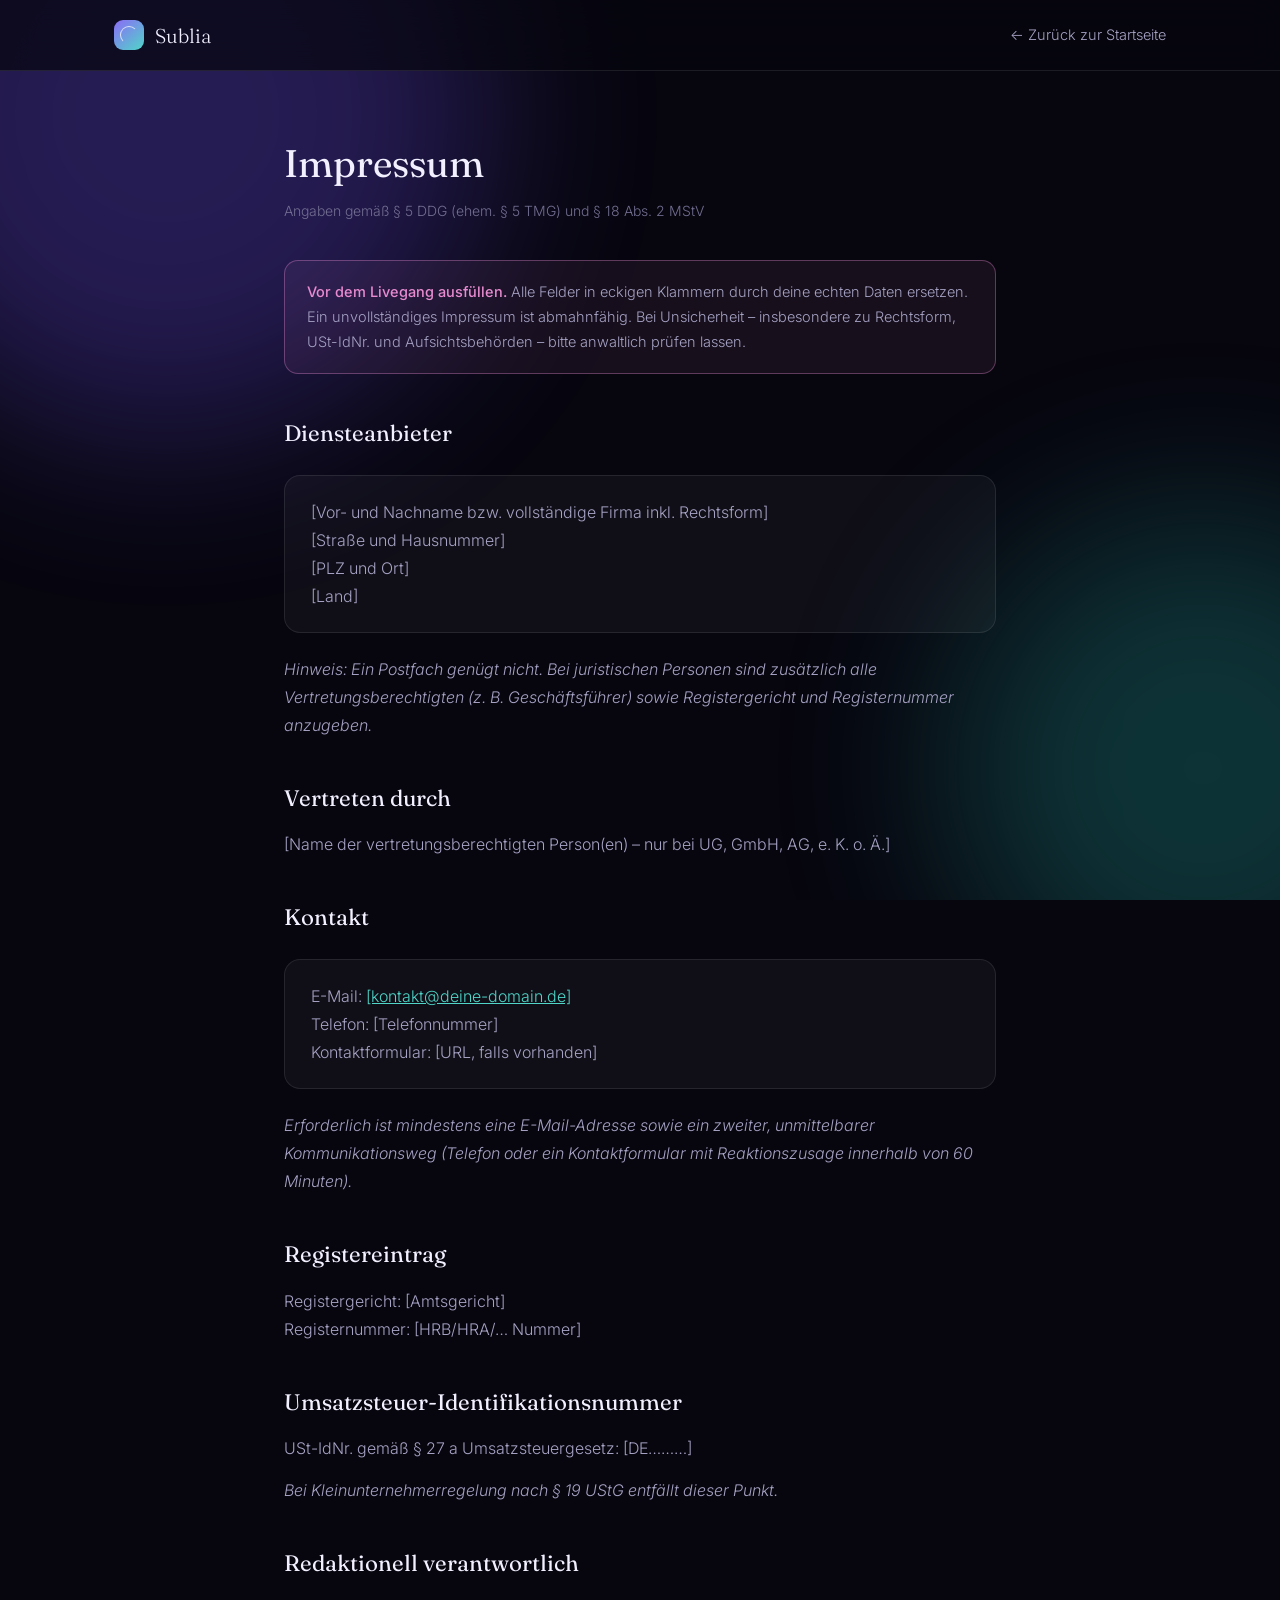
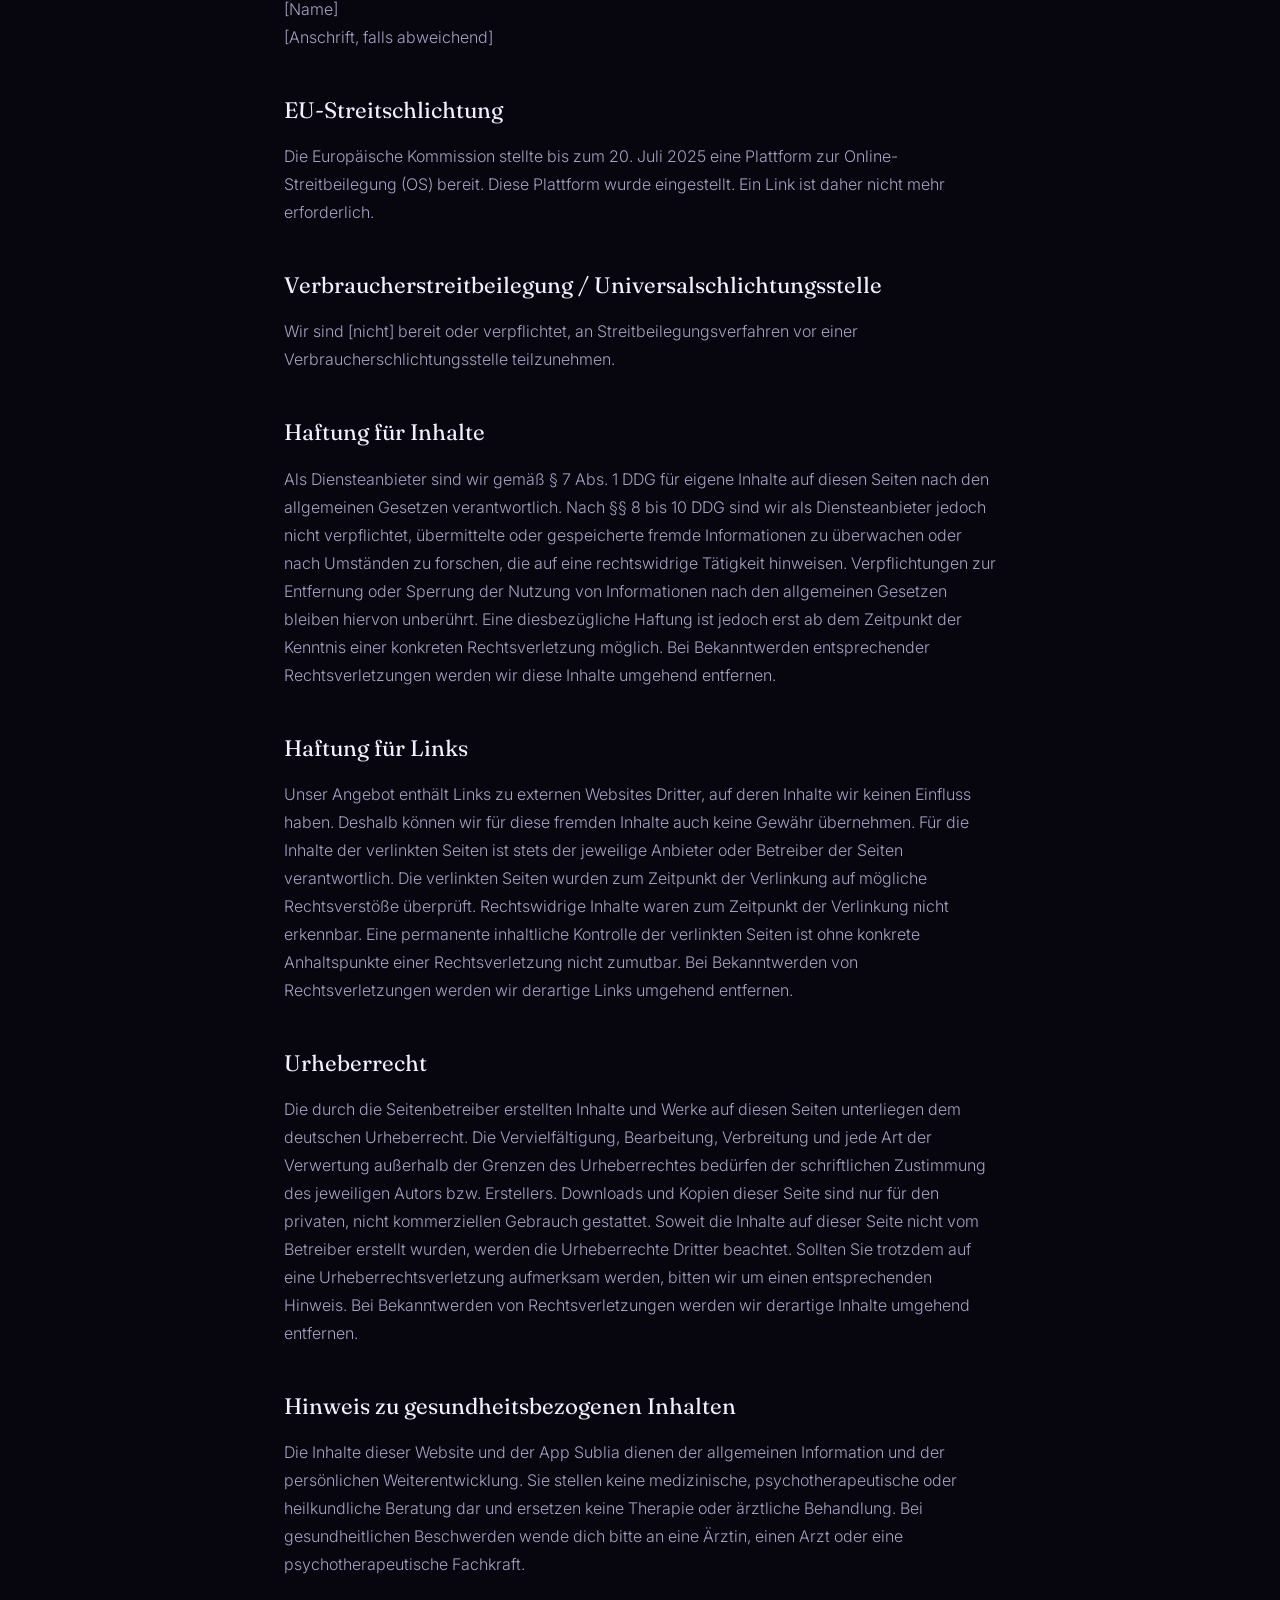
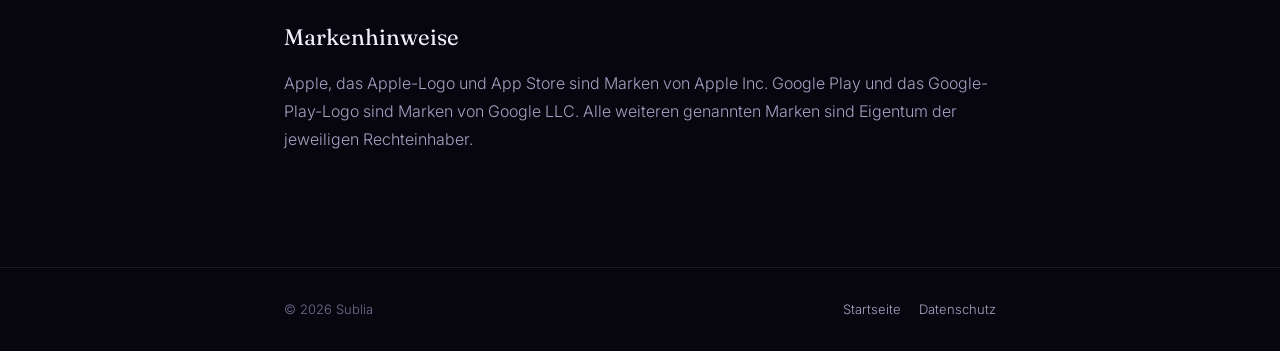
==== impressum.html @ 6ee98379 "Add files via upload" ====
<!DOCTYPE html>
<html lang="de">
<head>
<meta charset="utf-8">
<meta name="viewport" content="width=device-width, initial-scale=1">
<title>Impressum – Sublia</title>
<meta name="robots" content="noindex">
<link rel="preconnect" href="https://fonts.googleapis.com">
<link rel="preconnect" href="https://fonts.gstatic.com" crossorigin>
<link href="https://fonts.googleapis.com/css2?family=Inter:wght@300;400;500&family=Fraunces:opsz,wght@9..144,400&display=swap" rel="stylesheet">
<link rel="stylesheet" href="legal.css">
</head>
<body>
<div class="aurora"><span class="a1"></span><span class="a2"></span></div>

<header>
  <div class="nav">
    <a class="logo" href="index.html"><span class="mark"></span>Sublia</a>
    <a class="back" href="index.html">← Zurück zur Startseite</a>
  </div>
</header>

<main>
<div class="wrap">
  <h1>Impressum</h1>
  <p class="updated">Angaben gemäß § 5 DDG (ehem. § 5 TMG) und § 18 Abs. 2 MStV</p>

  <div class="todo">
    <strong>Vor dem Livegang ausfüllen.</strong> Alle Felder in eckigen Klammern durch deine echten Daten ersetzen. Ein unvollständiges Impressum ist abmahnfähig. Bei Unsicherheit – insbesondere zu Rechtsform, USt-IdNr. und Aufsichtsbehörden – bitte anwaltlich prüfen lassen.
  </div>

  <h2>Diensteanbieter</h2>
  <div class="box">
    <p>
      [Vor- und Nachname bzw. vollständige Firma inkl. Rechtsform]<br>
      [Straße und Hausnummer]<br>
      [PLZ und Ort]<br>
      [Land]
    </p>
  </div>
  <p><em>Hinweis: Ein Postfach genügt nicht. Bei juristischen Personen sind zusätzlich alle Vertretungsberechtigten (z.&nbsp;B. Geschäftsführer) sowie Registergericht und Registernummer anzugeben.</em></p>

  <h2>Vertreten durch</h2>
  <p>[Name der vertretungsberechtigten Person(en) – nur bei UG, GmbH, AG, e.&nbsp;K. o.&nbsp;Ä.]</p>

  <h2>Kontakt</h2>
  <div class="box">
    <p>
      E-Mail: <a href="mailto:[kontakt@deine-domain.de]">[kontakt@deine-domain.de]</a><br>
      Telefon: [Telefonnummer]<br>
      Kontaktformular: [URL, falls vorhanden]
    </p>
  </div>
  <p><em>Erforderlich ist mindestens eine E-Mail-Adresse sowie ein zweiter, unmittelbarer Kommunikationsweg (Telefon oder ein Kontaktformular mit Reaktionszusage innerhalb von 60 Minuten).</em></p>

  <h2>Registereintrag</h2>
  <p>
    Registergericht: [Amtsgericht]<br>
    Registernummer: [HRB/HRA/… Nummer]
  </p>

  <h2>Umsatzsteuer-Identifikationsnummer</h2>
  <p>USt-IdNr. gemäß § 27&nbsp;a Umsatzsteuergesetz: [DE………]</p>
  <p><em>Bei Kleinunternehmerregelung nach § 19 UStG entfällt dieser Punkt.</em></p>

  <h2>Redaktionell verantwortlich</h2>
  <p>[Name]<br>[Anschrift, falls abweichend]</p>

  <h2>EU-Streitschlichtung</h2>
  <p>Die Europäische Kommission stellte bis zum 20.&nbsp;Juli 2025 eine Plattform zur Online-Streitbeilegung (OS) bereit. Diese Plattform wurde eingestellt. Ein Link ist daher nicht mehr erforderlich.</p>

  <h2>Verbraucherstreitbeilegung / Universalschlichtungsstelle</h2>
  <p>Wir sind [nicht] bereit oder verpflichtet, an Streitbeilegungsverfahren vor einer Verbraucherschlichtungsstelle teilzunehmen.</p>

  <h2>Haftung für Inhalte</h2>
  <p>Als Diensteanbieter sind wir gemäß § 7 Abs. 1 DDG für eigene Inhalte auf diesen Seiten nach den allgemeinen Gesetzen verantwortlich. Nach §§ 8 bis 10 DDG sind wir als Diensteanbieter jedoch nicht verpflichtet, übermittelte oder gespeicherte fremde Informationen zu überwachen oder nach Umständen zu forschen, die auf eine rechtswidrige Tätigkeit hinweisen. Verpflichtungen zur Entfernung oder Sperrung der Nutzung von Informationen nach den allgemeinen Gesetzen bleiben hiervon unberührt. Eine diesbezügliche Haftung ist jedoch erst ab dem Zeitpunkt der Kenntnis einer konkreten Rechtsverletzung möglich. Bei Bekanntwerden entsprechender Rechtsverletzungen werden wir diese Inhalte umgehend entfernen.</p>

  <h2>Haftung für Links</h2>
  <p>Unser Angebot enthält Links zu externen Websites Dritter, auf deren Inhalte wir keinen Einfluss haben. Deshalb können wir für diese fremden Inhalte auch keine Gewähr übernehmen. Für die Inhalte der verlinkten Seiten ist stets der jeweilige Anbieter oder Betreiber der Seiten verantwortlich. Die verlinkten Seiten wurden zum Zeitpunkt der Verlinkung auf mögliche Rechtsverstöße überprüft. Rechtswidrige Inhalte waren zum Zeitpunkt der Verlinkung nicht erkennbar. Eine permanente inhaltliche Kontrolle der verlinkten Seiten ist ohne konkrete Anhaltspunkte einer Rechtsverletzung nicht zumutbar. Bei Bekanntwerden von Rechtsverletzungen werden wir derartige Links umgehend entfernen.</p>

  <h2>Urheberrecht</h2>
  <p>Die durch die Seitenbetreiber erstellten Inhalte und Werke auf diesen Seiten unterliegen dem deutschen Urheberrecht. Die Vervielfältigung, Bearbeitung, Verbreitung und jede Art der Verwertung außerhalb der Grenzen des Urheberrechtes bedürfen der schriftlichen Zustimmung des jeweiligen Autors bzw. Erstellers. Downloads und Kopien dieser Seite sind nur für den privaten, nicht kommerziellen Gebrauch gestattet. Soweit die Inhalte auf dieser Seite nicht vom Betreiber erstellt wurden, werden die Urheberrechte Dritter beachtet. Sollten Sie trotzdem auf eine Urheberrechtsverletzung aufmerksam werden, bitten wir um einen entsprechenden Hinweis. Bei Bekanntwerden von Rechtsverletzungen werden wir derartige Inhalte umgehend entfernen.</p>

  <h2>Hinweis zu gesundheitsbezogenen Inhalten</h2>
  <p>Die Inhalte dieser Website und der App Sublia dienen der allgemeinen Information und der persönlichen Weiterentwicklung. Sie stellen keine medizinische, psychotherapeutische oder heilkundliche Beratung dar und ersetzen keine Therapie oder ärztliche Behandlung. Bei gesundheitlichen Beschwerden wende dich bitte an eine Ärztin, einen Arzt oder eine psychotherapeutische Fachkraft.</p>

  <h2>Markenhinweise</h2>
  <p>Apple, das Apple-Logo und App Store sind Marken von Apple Inc. Google Play und das Google-Play-Logo sind Marken von Google LLC. Alle weiteren genannten Marken sind Eigentum der jeweiligen Rechteinhaber.</p>
</div>
</main>

<footer>
  <div class="wrap">
    <span>© <span id="yr">2026</span> Sublia</span>
    <span><a href="index.html">Startseite</a><a href="datenschutz.html">Datenschutz</a></span>
  </div>
</footer>
<script>document.getElementById('yr').textContent=new Date().getFullYear()</script>
</body>
</html>
---- legal.css ----
:root{--bg:#07060f;--ink:#f2f0ff;--ink-dim:#a6a2c4;--ink-faint:#726e91;--line:rgba(255,255,255,.09);--card:rgba(255,255,255,.04);--violet:#8b6cf6;--teal:#4fd6c8}
*{box-sizing:border-box;margin:0;padding:0}
body{background:var(--bg);color:var(--ink);font-family:'Inter',system-ui,-apple-system,'Segoe UI',sans-serif;font-size:16px;line-height:1.75;font-weight:300}
.aurora{position:fixed;inset:0;z-index:-1;overflow:hidden;pointer-events:none}
.aurora span{position:absolute;border-radius:50%;filter:blur(90px);opacity:.3}
.a1{width:50vw;height:50vw;background:#6d4ff0;top:-16vw;left:-12vw}
.a2{width:40vw;height:40vw;background:#1f9b93;top:40vw;right:-14vw}
.wrap{max-width:760px;margin:0 auto;padding:0 24px}
header{border-bottom:1px solid var(--line);background:rgba(7,6,15,.7);backdrop-filter:blur(18px);position:sticky;top:0;z-index:10}
.nav{display:flex;align-items:center;justify-content:space-between;height:70px;max-width:1100px;margin:0 auto;padding:0 24px}
.logo{display:flex;align-items:center;gap:11px;font-family:'Fraunces',Georgia,serif;font-size:20px;text-decoration:none;color:var(--ink)}
.logo .mark{width:30px;height:30px;border-radius:9px;background:linear-gradient(140deg,var(--violet),var(--teal));position:relative;overflow:hidden}
.logo .mark::after{content:"";position:absolute;inset:6px;border-radius:50%;border:1.5px solid rgba(255,255,255,.75);border-bottom-color:transparent;border-right-color:transparent}
.back{font-size:14.5px;color:var(--ink-dim);text-decoration:none}
.back:hover{color:var(--ink)}
main{padding:70px 0 100px}
h1{font-family:'Fraunces',Georgia,serif;font-weight:400;font-size:2.4rem;line-height:1.15;margin-bottom:14px}
h2{font-family:'Fraunces',Georgia,serif;font-weight:400;font-size:1.4rem;margin:40px 0 12px}
h3{font-size:1.05rem;font-weight:500;margin:26px 0 8px}
p,li{color:var(--ink-dim);margin-bottom:14px}
ul,ol{padding-left:22px;margin-bottom:14px}
a{color:var(--teal)}
strong{color:var(--ink);font-weight:500}
.updated{color:var(--ink-faint);font-size:14px;margin-bottom:36px}
.todo{border:1px solid rgba(232,139,208,.35);background:rgba(232,139,208,.07);border-radius:14px;padding:18px 22px;margin:26px 0;font-size:14.5px;color:var(--ink-dim)}
.todo strong{color:#e88bd0}
.box{border:1px solid var(--line);background:var(--card);border-radius:16px;padding:22px 26px;margin:22px 0}
.box p:last-child{margin-bottom:0}
footer{border-top:1px solid var(--line);padding:30px 0;font-size:13px;color:var(--ink-faint)}
footer .wrap{display:flex;justify-content:space-between;gap:16px;flex-wrap:wrap}
footer a{color:var(--ink-dim);text-decoration:none;margin-left:18px}
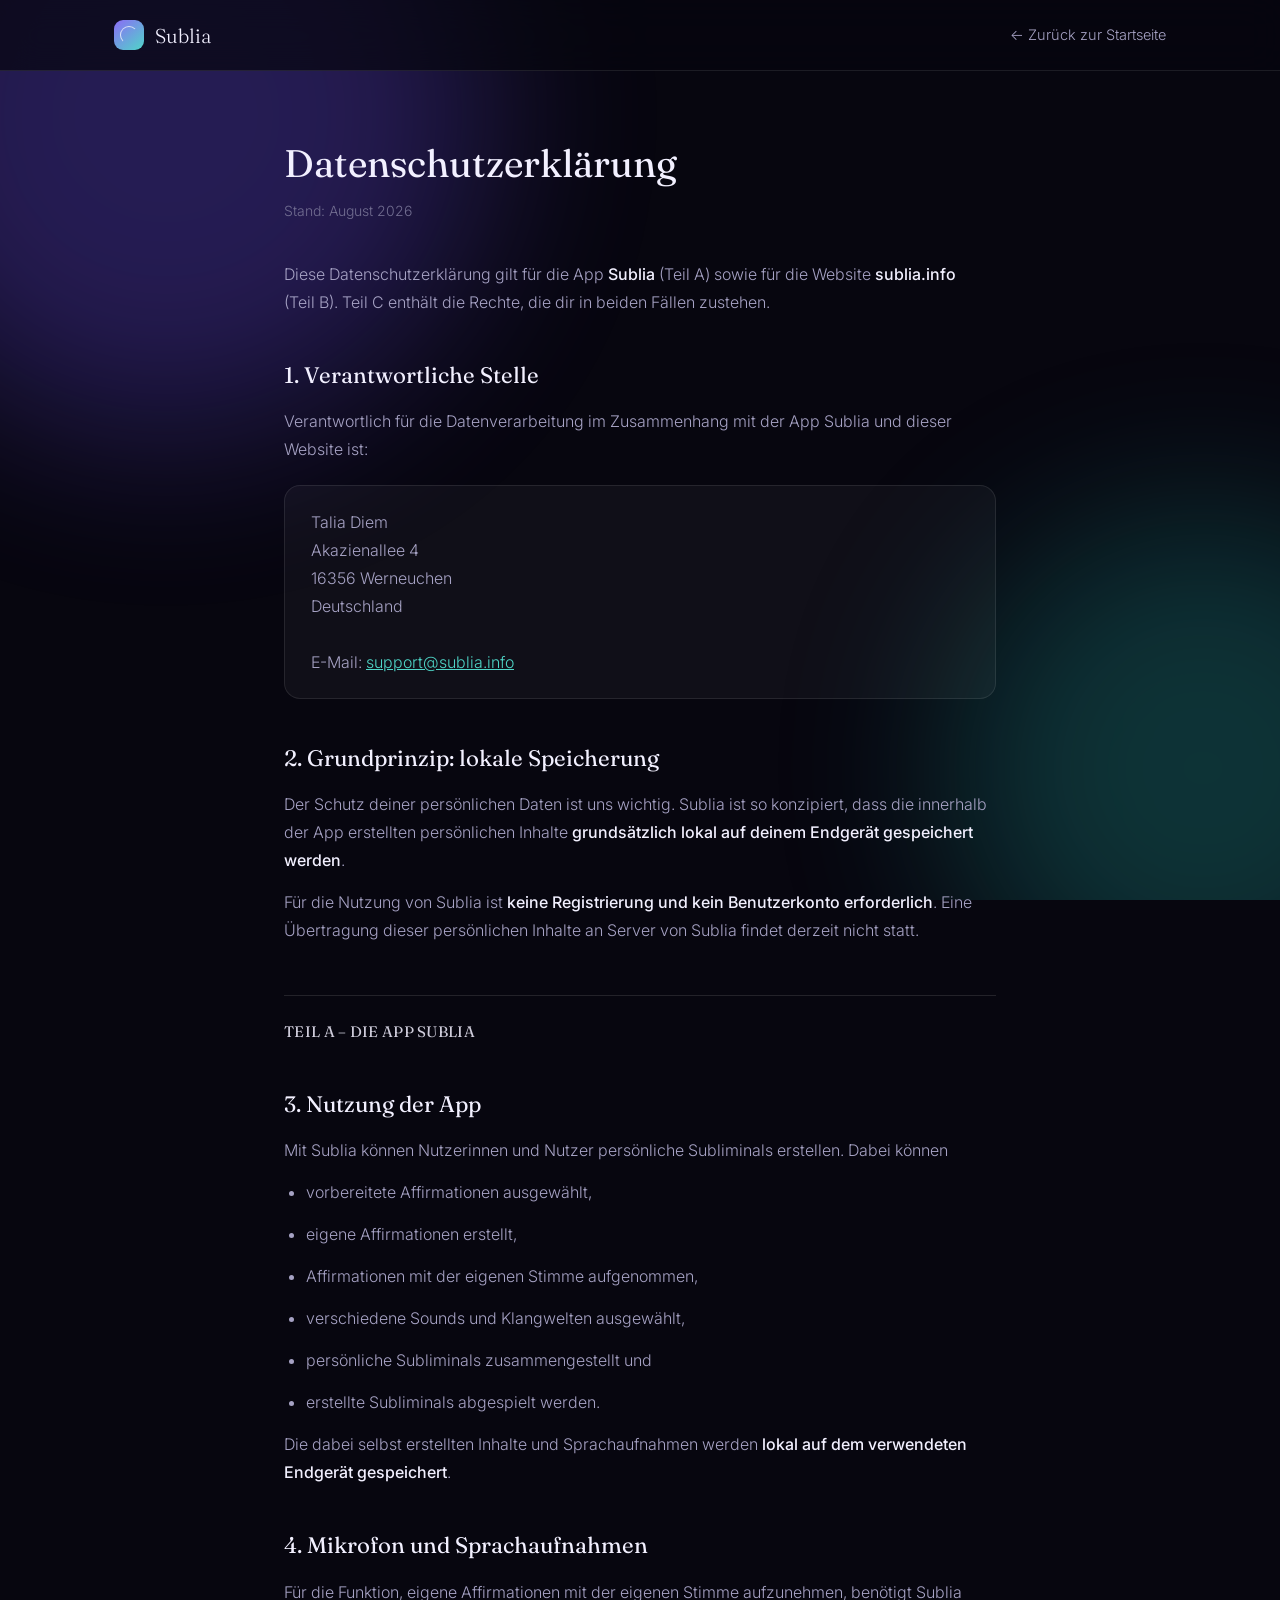
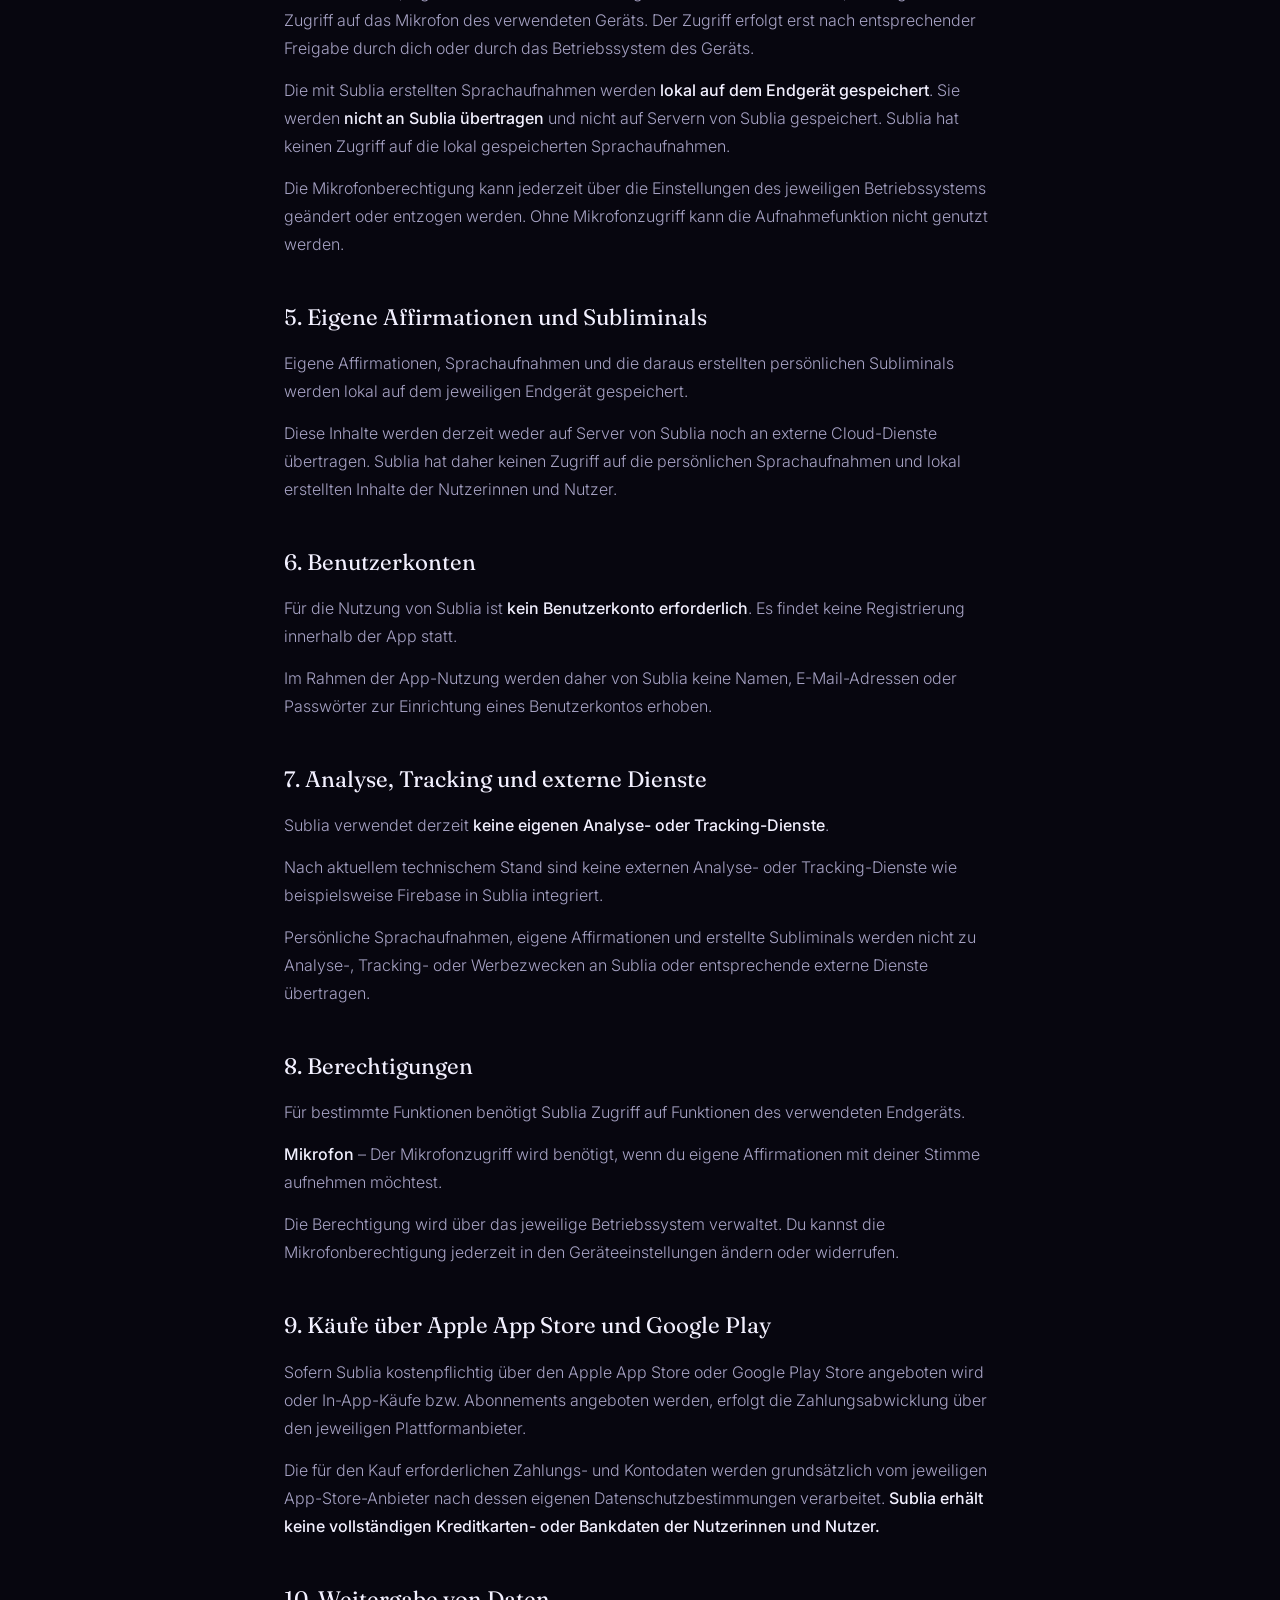
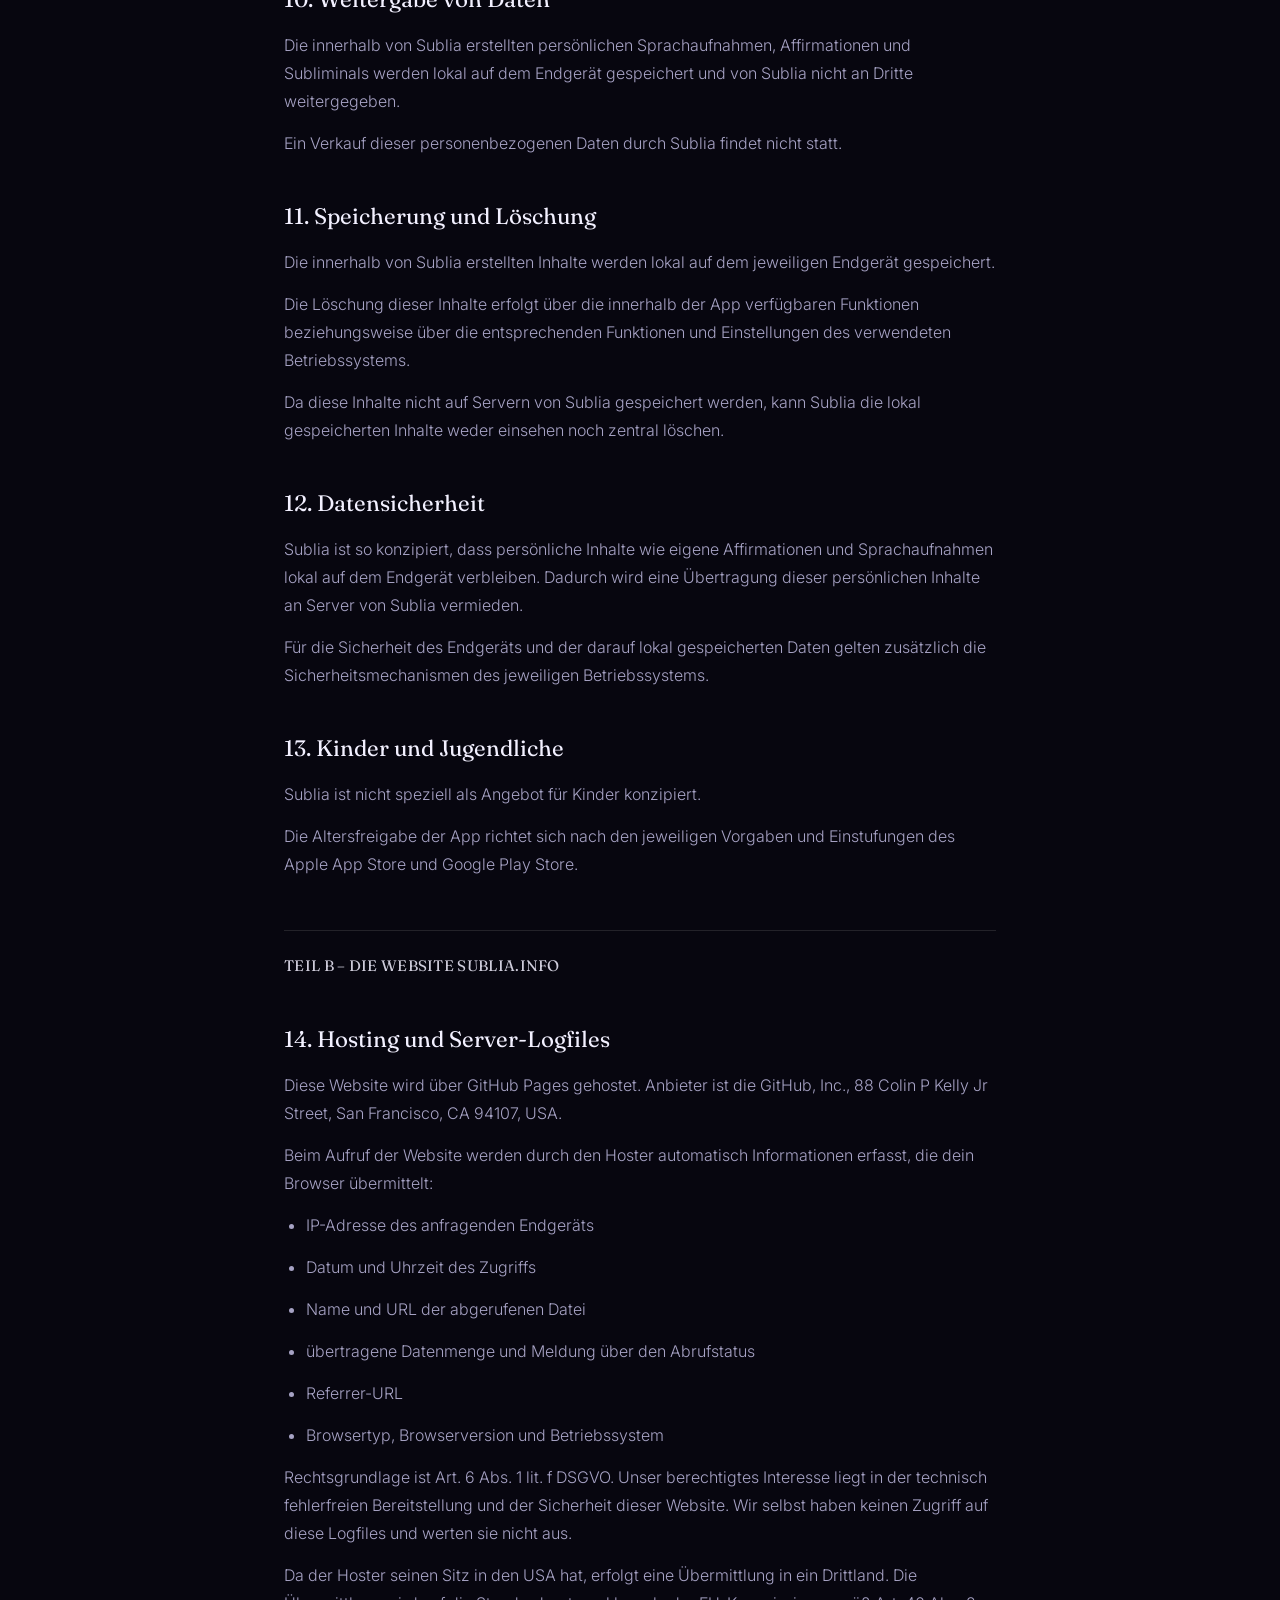
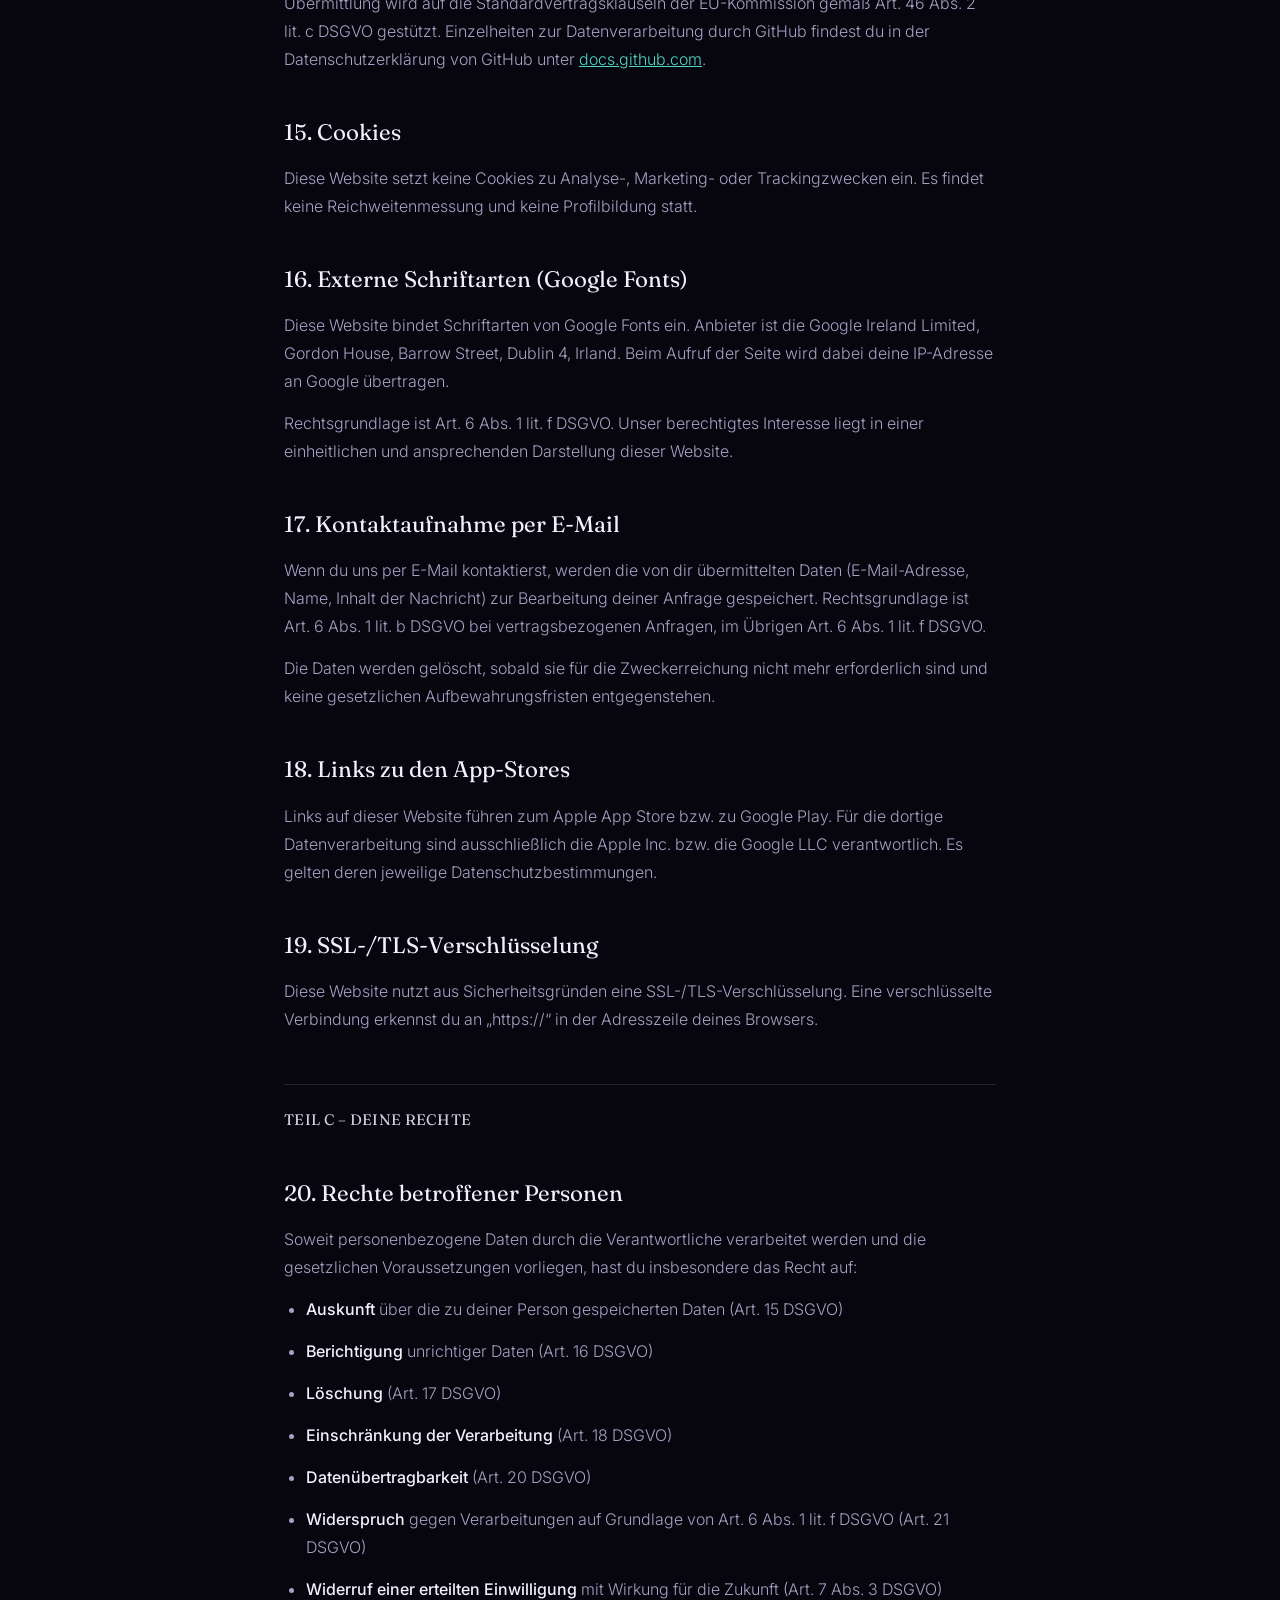
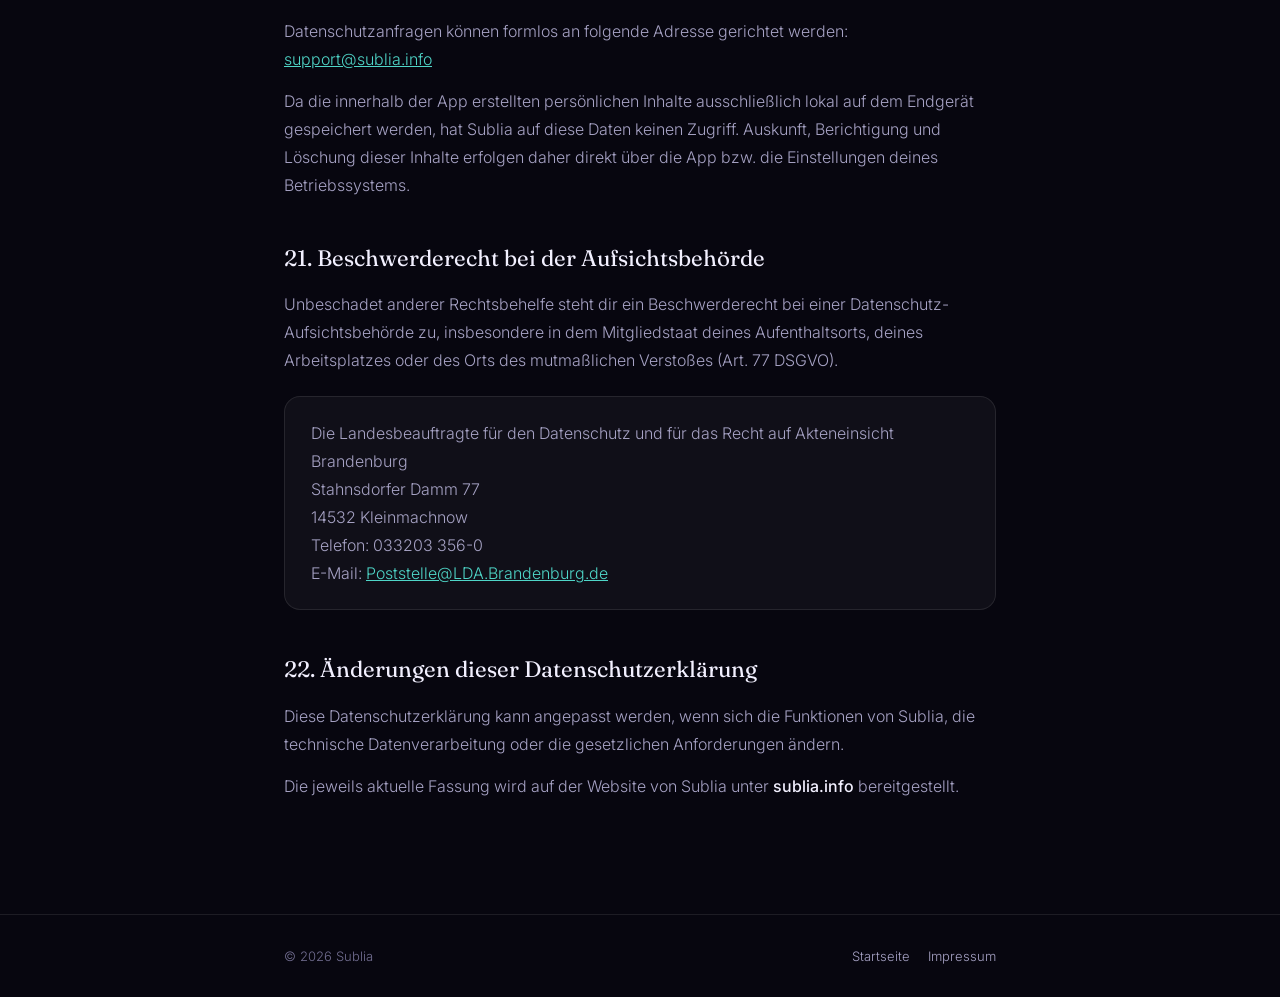
==== commit 40e03f67: "impressum.html" ====
--- a/impressum.html
+++ b/impressum.html
@@ -3,96 +3,177 @@
 <head>
 <meta charset="utf-8">
 <meta name="viewport" content="width=device-width, initial-scale=1">
-<title>Impressum – Sublia</title>
-<meta name="robots" content="noindex">
+<title>Datenschutzerklärung – Sublia</title>
+<meta name="description" content="Datenschutzerklärung für die App Sublia und die Website sublia.info">
 <link rel="preconnect" href="https://fonts.googleapis.com">
 <link rel="preconnect" href="https://fonts.gstatic.com" crossorigin>
 <link href="https://fonts.googleapis.com/css2?family=Inter:wght@300;400;500&family=Fraunces:opsz,wght@9..144,400&display=swap" rel="stylesheet">
 <link rel="stylesheet" href="legal.css">
+<style>
+  h2.part{margin-top:3.2rem;padding-top:1.4rem;border-top:1px solid rgba(128,128,128,.28);letter-spacing:.02em;opacity:.85;font-size:.95em;text-transform:uppercase}
+</style>
 </head>
 <body>
 <div class="aurora"><span class="a1"></span><span class="a2"></span></div>
-
 <header>
   <div class="nav">
     <a class="logo" href="index.html"><span class="mark"></span>Sublia</a>
     <a class="back" href="index.html">← Zurück zur Startseite</a>
   </div>
 </header>
-
 <main>
 <div class="wrap">
-  <h1>Impressum</h1>
-  <p class="updated">Angaben gemäß § 5 DDG (ehem. § 5 TMG) und § 18 Abs. 2 MStV</p>
 
-  <div class="todo">
-    <strong>Vor dem Livegang ausfüllen.</strong> Alle Felder in eckigen Klammern durch deine echten Daten ersetzen. Ein unvollständiges Impressum ist abmahnfähig. Bei Unsicherheit – insbesondere zu Rechtsform, USt-IdNr. und Aufsichtsbehörden – bitte anwaltlich prüfen lassen.
+  <h1>Datenschutzerklärung</h1>
+  <p class="updated">Stand: <span id="stand">August 2026</span></p>
+
+  <p>Diese Datenschutzerklärung gilt für die App <strong>Sublia</strong> (Teil&nbsp;A) sowie für die Website <strong>sublia.info</strong> (Teil&nbsp;B). Teil&nbsp;C enthält die Rechte, die dir in beiden Fällen zustehen.</p>
+
+  <h2>1. Verantwortliche Stelle</h2>
+  <p>Verantwortlich für die Datenverarbeitung im Zusammenhang mit der App Sublia und dieser Website ist:</p>
+  <div class="box">
+    <p>
+      Talia Diem<br>
+      Akazienallee 4<br>
+      16356 Werneuchen<br>
+      Deutschland<br><br>
+      E-Mail: <a href="mailto:support@sublia.info">support@sublia.info</a>
+    </p>
   </div>
 
-  <h2>Diensteanbieter</h2>
+  <h2>2. Grundprinzip: lokale Speicherung</h2>
+  <p>Der Schutz deiner persönlichen Daten ist uns wichtig. Sublia ist so konzipiert, dass die innerhalb der App erstellten persönlichen Inhalte <strong>grundsätzlich lokal auf deinem Endgerät gespeichert werden</strong>.</p>
+  <p>Für die Nutzung von Sublia ist <strong>keine Registrierung und kein Benutzerkonto erforderlich</strong>. Eine Übertragung dieser persönlichen Inhalte an Server von Sublia findet derzeit nicht statt.</p>
+
+  <h2 class="part">Teil A – Die App Sublia</h2>
+
+  <h2>3. Nutzung der App</h2>
+  <p>Mit Sublia können Nutzerinnen und Nutzer persönliche Subliminals erstellen. Dabei können</p>
+  <ul>
+    <li>vorbereitete Affirmationen ausgewählt,</li>
+    <li>eigene Affirmationen erstellt,</li>
+    <li>Affirmationen mit der eigenen Stimme aufgenommen,</li>
+    <li>verschiedene Sounds und Klangwelten ausgewählt,</li>
+    <li>persönliche Subliminals zusammengestellt und</li>
+    <li>erstellte Subliminals abgespielt werden.</li>
+  </ul>
+  <p>Die dabei selbst erstellten Inhalte und Sprachaufnahmen werden <strong>lokal auf dem verwendeten Endgerät gespeichert</strong>.</p>
+
+  <h2>4. Mikrofon und Sprachaufnahmen</h2>
+  <p>Für die Funktion, eigene Affirmationen mit der eigenen Stimme aufzunehmen, benötigt Sublia Zugriff auf das Mikrofon des verwendeten Geräts. Der Zugriff erfolgt erst nach entsprechender Freigabe durch dich oder durch das Betriebssystem des Geräts.</p>
+  <p>Die mit Sublia erstellten Sprachaufnahmen werden <strong>lokal auf dem Endgerät gespeichert</strong>. Sie werden <strong>nicht an Sublia übertragen</strong> und nicht auf Servern von Sublia gespeichert. Sublia hat keinen Zugriff auf die lokal gespeicherten Sprachaufnahmen.</p>
+  <p>Die Mikrofonberechtigung kann jederzeit über die Einstellungen des jeweiligen Betriebssystems geändert oder entzogen werden. Ohne Mikrofonzugriff kann die Aufnahmefunktion nicht genutzt werden.</p>
+
+  <h2>5. Eigene Affirmationen und Subliminals</h2>
+  <p>Eigene Affirmationen, Sprachaufnahmen und die daraus erstellten persönlichen Subliminals werden lokal auf dem jeweiligen Endgerät gespeichert.</p>
+  <p>Diese Inhalte werden derzeit weder auf Server von Sublia noch an externe Cloud-Dienste übertragen. Sublia hat daher keinen Zugriff auf die persönlichen Sprachaufnahmen und lokal erstellten Inhalte der Nutzerinnen und Nutzer.</p>
+
+  <h2>6. Benutzerkonten</h2>
+  <p>Für die Nutzung von Sublia ist <strong>kein Benutzerkonto erforderlich</strong>. Es findet keine Registrierung innerhalb der App statt.</p>
+  <p>Im Rahmen der App-Nutzung werden daher von Sublia keine Namen, E-Mail-Adressen oder Passwörter zur Einrichtung eines Benutzerkontos erhoben.</p>
+
+  <h2>7. Analyse, Tracking und externe Dienste</h2>
+  <p>Sublia verwendet derzeit <strong>keine eigenen Analyse- oder Tracking-Dienste</strong>.</p>
+  <p>Nach aktuellem technischem Stand sind keine externen Analyse- oder Tracking-Dienste wie beispielsweise Firebase in Sublia integriert.</p>
+  <p>Persönliche Sprachaufnahmen, eigene Affirmationen und erstellte Subliminals werden nicht zu Analyse-, Tracking- oder Werbezwecken an Sublia oder entsprechende externe Dienste übertragen.</p>
+
+  <h2>8. Berechtigungen</h2>
+  <p>Für bestimmte Funktionen benötigt Sublia Zugriff auf Funktionen des verwendeten Endgeräts.</p>
+  <p><strong>Mikrofon</strong> – Der Mikrofonzugriff wird benötigt, wenn du eigene Affirmationen mit deiner Stimme aufnehmen möchtest.</p>
+  <p>Die Berechtigung wird über das jeweilige Betriebssystem verwaltet. Du kannst die Mikrofonberechtigung jederzeit in den Geräteeinstellungen ändern oder widerrufen.</p>
+
+  <h2>9. Käufe über Apple App Store und Google Play</h2>
+  <p>Sofern Sublia kostenpflichtig über den Apple App Store oder Google Play Store angeboten wird oder In-App-Käufe bzw. Abonnements angeboten werden, erfolgt die Zahlungsabwicklung über den jeweiligen Plattformanbieter.</p>
+  <p>Die für den Kauf erforderlichen Zahlungs- und Kontodaten werden grundsätzlich vom jeweiligen App-Store-Anbieter nach dessen eigenen Datenschutzbestimmungen verarbeitet. <strong>Sublia erhält keine vollständigen Kreditkarten- oder Bankdaten der Nutzerinnen und Nutzer.</strong></p>
+
+  <h2>10. Weitergabe von Daten</h2>
+  <p>Die innerhalb von Sublia erstellten persönlichen Sprachaufnahmen, Affirmationen und Subliminals werden lokal auf dem Endgerät gespeichert und von Sublia nicht an Dritte weitergegeben.</p>
+  <p>Ein Verkauf dieser personenbezogenen Daten durch Sublia findet nicht statt.</p>
+
+  <h2>11. Speicherung und Löschung</h2>
+  <p>Die innerhalb von Sublia erstellten Inhalte werden lokal auf dem jeweiligen Endgerät gespeichert.</p>
+  <p>Die Löschung dieser Inhalte erfolgt über die innerhalb der App verfügbaren Funktionen beziehungsweise über die entsprechenden Funktionen und Einstellungen des verwendeten Betriebssystems.</p>
+  <p>Da diese Inhalte nicht auf Servern von Sublia gespeichert werden, kann Sublia die lokal gespeicherten Inhalte weder einsehen noch zentral löschen.</p>
+
+  <h2>12. Datensicherheit</h2>
+  <p>Sublia ist so konzipiert, dass persönliche Inhalte wie eigene Affirmationen und Sprachaufnahmen lokal auf dem Endgerät verbleiben. Dadurch wird eine Übertragung dieser persönlichen Inhalte an Server von Sublia vermieden.</p>
+  <p>Für die Sicherheit des Endgeräts und der darauf lokal gespeicherten Daten gelten zusätzlich die Sicherheitsmechanismen des jeweiligen Betriebssystems.</p>
+
+  <h2>13. Kinder und Jugendliche</h2>
+  <p>Sublia ist nicht speziell als Angebot für Kinder konzipiert.</p>
+  <p>Die Altersfreigabe der App richtet sich nach den jeweiligen Vorgaben und Einstufungen des Apple App Store und Google Play Store.</p>
+
+  <h2 class="part">Teil B – Die Website sublia.info</h2>
+
+  <h2>14. Hosting und Server-Logfiles</h2>
+  <p>Diese Website wird über GitHub Pages gehostet. Anbieter ist die GitHub, Inc., 88 Colin P Kelly Jr Street, San Francisco, CA 94107, USA.</p>
+  <p>Beim Aufruf der Website werden durch den Hoster automatisch Informationen erfasst, die dein Browser übermittelt:</p>
+  <ul>
+    <li>IP-Adresse des anfragenden Endgeräts</li>
+    <li>Datum und Uhrzeit des Zugriffs</li>
+    <li>Name und URL der abgerufenen Datei</li>
+    <li>übertragene Datenmenge und Meldung über den Abrufstatus</li>
+    <li>Referrer-URL</li>
+    <li>Browsertyp, Browserversion und Betriebssystem</li>
+  </ul>
+  <p>Rechtsgrundlage ist Art.&nbsp;6 Abs.&nbsp;1 lit.&nbsp;f DSGVO. Unser berechtigtes Interesse liegt in der technisch fehlerfreien Bereitstellung und der Sicherheit dieser Website. Wir selbst haben keinen Zugriff auf diese Logfiles und werten sie nicht aus.</p>
+  <p>Da der Hoster seinen Sitz in den USA hat, erfolgt eine Übermittlung in ein Drittland. Die Übermittlung wird auf die Standardvertragsklauseln der EU-Kommission gemäß Art.&nbsp;46 Abs.&nbsp;2 lit.&nbsp;c DSGVO gestützt. Einzelheiten zur Datenverarbeitung durch GitHub findest du in der Datenschutzerklärung von GitHub unter <a href="https://docs.github.com/site-policy/privacy-policies/github-general-privacy-statement" rel="noopener">docs.github.com</a>.</p>
+
+  <h2>15. Cookies</h2>
+  <p>Diese Website setzt keine Cookies zu Analyse-, Marketing- oder Trackingzwecken ein. Es findet keine Reichweitenmessung und keine Profilbildung statt.</p>
+
+  <h2>16. Externe Schriftarten (Google Fonts)</h2>
+  <p>Diese Website bindet Schriftarten von Google Fonts ein. Anbieter ist die Google Ireland Limited, Gordon House, Barrow Street, Dublin 4, Irland. Beim Aufruf der Seite wird dabei deine IP-Adresse an Google übertragen.</p>
+  <p>Rechtsgrundlage ist Art.&nbsp;6 Abs.&nbsp;1 lit.&nbsp;f DSGVO. Unser berechtigtes Interesse liegt in einer einheitlichen und ansprechenden Darstellung dieser Website.</p>
+
+  <h2>17. Kontaktaufnahme per E-Mail</h2>
+  <p>Wenn du uns per E-Mail kontaktierst, werden die von dir übermittelten Daten (E-Mail-Adresse, Name, Inhalt der Nachricht) zur Bearbeitung deiner Anfrage gespeichert. Rechtsgrundlage ist Art.&nbsp;6 Abs.&nbsp;1 lit.&nbsp;b DSGVO bei vertragsbezogenen Anfragen, im Übrigen Art.&nbsp;6 Abs.&nbsp;1 lit.&nbsp;f DSGVO.</p>
+  <p>Die Daten werden gelöscht, sobald sie für die Zweckerreichung nicht mehr erforderlich sind und keine gesetzlichen Aufbewahrungsfristen entgegenstehen.</p>
+
+  <h2>18. Links zu den App-Stores</h2>
+  <p>Links auf dieser Website führen zum Apple App Store bzw. zu Google Play. Für die dortige Datenverarbeitung sind ausschließlich die Apple Inc. bzw. die Google LLC verantwortlich. Es gelten deren jeweilige Datenschutzbestimmungen.</p>
+
+  <h2>19. SSL-/TLS-Verschlüsselung</h2>
+  <p>Diese Website nutzt aus Sicherheitsgründen eine SSL-/TLS-Verschlüsselung. Eine verschlüsselte Verbindung erkennst du an „https://“ in der Adresszeile deines Browsers.</p>
+
+  <h2 class="part">Teil C – Deine Rechte</h2>
+
+  <h2>20. Rechte betroffener Personen</h2>
+  <p>Soweit personenbezogene Daten durch die Verantwortliche verarbeitet werden und die gesetzlichen Voraussetzungen vorliegen, hast du insbesondere das Recht auf:</p>
+  <ul>
+    <li><strong>Auskunft</strong> über die zu deiner Person gespeicherten Daten (Art.&nbsp;15 DSGVO)</li>
+    <li><strong>Berichtigung</strong> unrichtiger Daten (Art.&nbsp;16 DSGVO)</li>
+    <li><strong>Löschung</strong> (Art.&nbsp;17 DSGVO)</li>
+    <li><strong>Einschränkung der Verarbeitung</strong> (Art.&nbsp;18 DSGVO)</li>
+    <li><strong>Datenübertragbarkeit</strong> (Art.&nbsp;20 DSGVO)</li>
+    <li><strong>Widerspruch</strong> gegen Verarbeitungen auf Grundlage von Art.&nbsp;6 Abs.&nbsp;1 lit.&nbsp;f DSGVO (Art.&nbsp;21 DSGVO)</li>
+    <li><strong>Widerruf einer erteilten Einwilligung</strong> mit Wirkung für die Zukunft (Art.&nbsp;7 Abs.&nbsp;3 DSGVO)</li>
+  </ul>
+  <p>Datenschutzanfragen können formlos an folgende Adresse gerichtet werden: <a href="mailto:support@sublia.info">support@sublia.info</a></p>
+  <p>Da die innerhalb der App erstellten persönlichen Inhalte ausschließlich lokal auf dem Endgerät gespeichert werden, hat Sublia auf diese Daten keinen Zugriff. Auskunft, Berichtigung und Löschung dieser Inhalte erfolgen daher direkt über die App bzw. die Einstellungen deines Betriebssystems.</p>
+
+  <h2>21. Beschwerderecht bei der Aufsichtsbehörde</h2>
+  <p>Unbeschadet anderer Rechtsbehelfe steht dir ein Beschwerderecht bei einer Datenschutz-Aufsichtsbehörde zu, insbesondere in dem Mitgliedstaat deines Aufenthaltsorts, deines Arbeitsplatzes oder des Orts des mutmaßlichen Verstoßes (Art.&nbsp;77 DSGVO).</p>
   <div class="box">
     <p>
-      [Vor- und Nachname bzw. vollständige Firma inkl. Rechtsform]<br>
-      [Straße und Hausnummer]<br>
-      [PLZ und Ort]<br>
-      [Land]
+      Die Landesbeauftragte für den Datenschutz und für das Recht auf Akteneinsicht Brandenburg<br>
+      Stahnsdorfer Damm 77<br>
+      14532 Kleinmachnow<br>
+      Telefon: 033203 356-0<br>
+      E-Mail: <a href="mailto:Poststelle@LDA.Brandenburg.de">Poststelle@LDA.Brandenburg.de</a>
     </p>
   </div>
-  <p><em>Hinweis: Ein Postfach genügt nicht. Bei juristischen Personen sind zusätzlich alle Vertretungsberechtigten (z.&nbsp;B. Geschäftsführer) sowie Registergericht und Registernummer anzugeben.</em></p>
 
-  <h2>Vertreten durch</h2>
-  <p>[Name der vertretungsberechtigten Person(en) – nur bei UG, GmbH, AG, e.&nbsp;K. o.&nbsp;Ä.]</p>
+  <h2>22. Änderungen dieser Datenschutzerklärung</h2>
+  <p>Diese Datenschutzerklärung kann angepasst werden, wenn sich die Funktionen von Sublia, die technische Datenverarbeitung oder die gesetzlichen Anforderungen ändern.</p>
+  <p>Die jeweils aktuelle Fassung wird auf der Website von Sublia unter <strong>sublia.info</strong> bereitgestellt.</p>
 
-  <h2>Kontakt</h2>
-  <div class="box">
-    <p>
-      E-Mail: <a href="mailto:[kontakt@deine-domain.de]">[kontakt@deine-domain.de]</a><br>
-      Telefon: [Telefonnummer]<br>
-      Kontaktformular: [URL, falls vorhanden]
-    </p>
-  </div>
-  <p><em>Erforderlich ist mindestens eine E-Mail-Adresse sowie ein zweiter, unmittelbarer Kommunikationsweg (Telefon oder ein Kontaktformular mit Reaktionszusage innerhalb von 60 Minuten).</em></p>
-
-  <h2>Registereintrag</h2>
-  <p>
-    Registergericht: [Amtsgericht]<br>
-    Registernummer: [HRB/HRA/… Nummer]
-  </p>
-
-  <h2>Umsatzsteuer-Identifikationsnummer</h2>
-  <p>USt-IdNr. gemäß § 27&nbsp;a Umsatzsteuergesetz: [DE………]</p>
-  <p><em>Bei Kleinunternehmerregelung nach § 19 UStG entfällt dieser Punkt.</em></p>
-
-  <h2>Redaktionell verantwortlich</h2>
-  <p>[Name]<br>[Anschrift, falls abweichend]</p>
-
-  <h2>EU-Streitschlichtung</h2>
-  <p>Die Europäische Kommission stellte bis zum 20.&nbsp;Juli 2025 eine Plattform zur Online-Streitbeilegung (OS) bereit. Diese Plattform wurde eingestellt. Ein Link ist daher nicht mehr erforderlich.</p>
-
-  <h2>Verbraucherstreitbeilegung / Universalschlichtungsstelle</h2>
-  <p>Wir sind [nicht] bereit oder verpflichtet, an Streitbeilegungsverfahren vor einer Verbraucherschlichtungsstelle teilzunehmen.</p>
-
-  <h2>Haftung für Inhalte</h2>
-  <p>Als Diensteanbieter sind wir gemäß § 7 Abs. 1 DDG für eigene Inhalte auf diesen Seiten nach den allgemeinen Gesetzen verantwortlich. Nach §§ 8 bis 10 DDG sind wir als Diensteanbieter jedoch nicht verpflichtet, übermittelte oder gespeicherte fremde Informationen zu überwachen oder nach Umständen zu forschen, die auf eine rechtswidrige Tätigkeit hinweisen. Verpflichtungen zur Entfernung oder Sperrung der Nutzung von Informationen nach den allgemeinen Gesetzen bleiben hiervon unberührt. Eine diesbezügliche Haftung ist jedoch erst ab dem Zeitpunkt der Kenntnis einer konkreten Rechtsverletzung möglich. Bei Bekanntwerden entsprechender Rechtsverletzungen werden wir diese Inhalte umgehend entfernen.</p>
-
-  <h2>Haftung für Links</h2>
-  <p>Unser Angebot enthält Links zu externen Websites Dritter, auf deren Inhalte wir keinen Einfluss haben. Deshalb können wir für diese fremden Inhalte auch keine Gewähr übernehmen. Für die Inhalte der verlinkten Seiten ist stets der jeweilige Anbieter oder Betreiber der Seiten verantwortlich. Die verlinkten Seiten wurden zum Zeitpunkt der Verlinkung auf mögliche Rechtsverstöße überprüft. Rechtswidrige Inhalte waren zum Zeitpunkt der Verlinkung nicht erkennbar. Eine permanente inhaltliche Kontrolle der verlinkten Seiten ist ohne konkrete Anhaltspunkte einer Rechtsverletzung nicht zumutbar. Bei Bekanntwerden von Rechtsverletzungen werden wir derartige Links umgehend entfernen.</p>
-
-  <h2>Urheberrecht</h2>
-  <p>Die durch die Seitenbetreiber erstellten Inhalte und Werke auf diesen Seiten unterliegen dem deutschen Urheberrecht. Die Vervielfältigung, Bearbeitung, Verbreitung und jede Art der Verwertung außerhalb der Grenzen des Urheberrechtes bedürfen der schriftlichen Zustimmung des jeweiligen Autors bzw. Erstellers. Downloads und Kopien dieser Seite sind nur für den privaten, nicht kommerziellen Gebrauch gestattet. Soweit die Inhalte auf dieser Seite nicht vom Betreiber erstellt wurden, werden die Urheberrechte Dritter beachtet. Sollten Sie trotzdem auf eine Urheberrechtsverletzung aufmerksam werden, bitten wir um einen entsprechenden Hinweis. Bei Bekanntwerden von Rechtsverletzungen werden wir derartige Inhalte umgehend entfernen.</p>
-
-  <h2>Hinweis zu gesundheitsbezogenen Inhalten</h2>
-  <p>Die Inhalte dieser Website und der App Sublia dienen der allgemeinen Information und der persönlichen Weiterentwicklung. Sie stellen keine medizinische, psychotherapeutische oder heilkundliche Beratung dar und ersetzen keine Therapie oder ärztliche Behandlung. Bei gesundheitlichen Beschwerden wende dich bitte an eine Ärztin, einen Arzt oder eine psychotherapeutische Fachkraft.</p>
-
-  <h2>Markenhinweise</h2>
-  <p>Apple, das Apple-Logo und App Store sind Marken von Apple Inc. Google Play und das Google-Play-Logo sind Marken von Google LLC. Alle weiteren genannten Marken sind Eigentum der jeweiligen Rechteinhaber.</p>
 </div>
 </main>
-
 <footer>
   <div class="wrap">
     <span>© <span id="yr">2026</span> Sublia</span>
-    <span><a href="index.html">Startseite</a><a href="datenschutz.html">Datenschutz</a></span>
+    <span><a href="index.html">Startseite</a><a href="impressum.html">Impressum</a></span>
   </div>
 </footer>
 <script>document.getElementById('yr').textContent=new Date().getFullYear()</script>
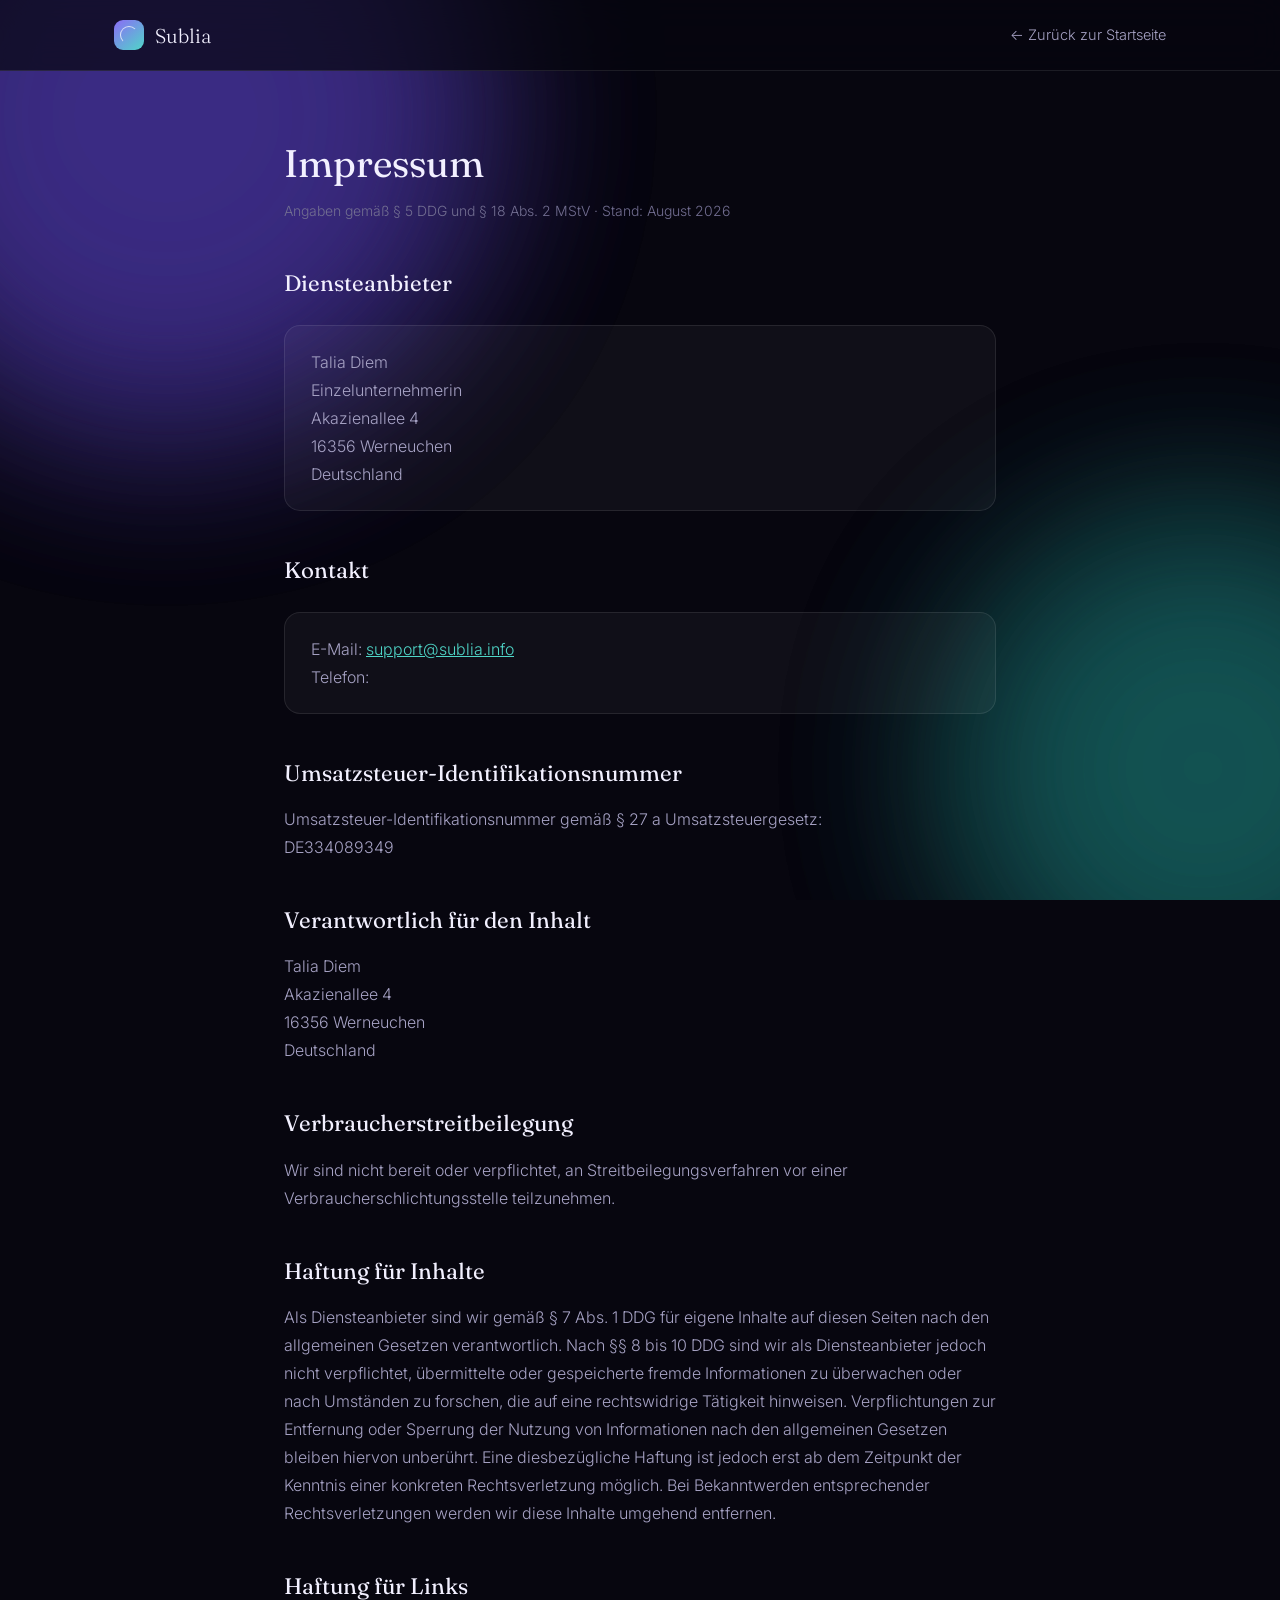
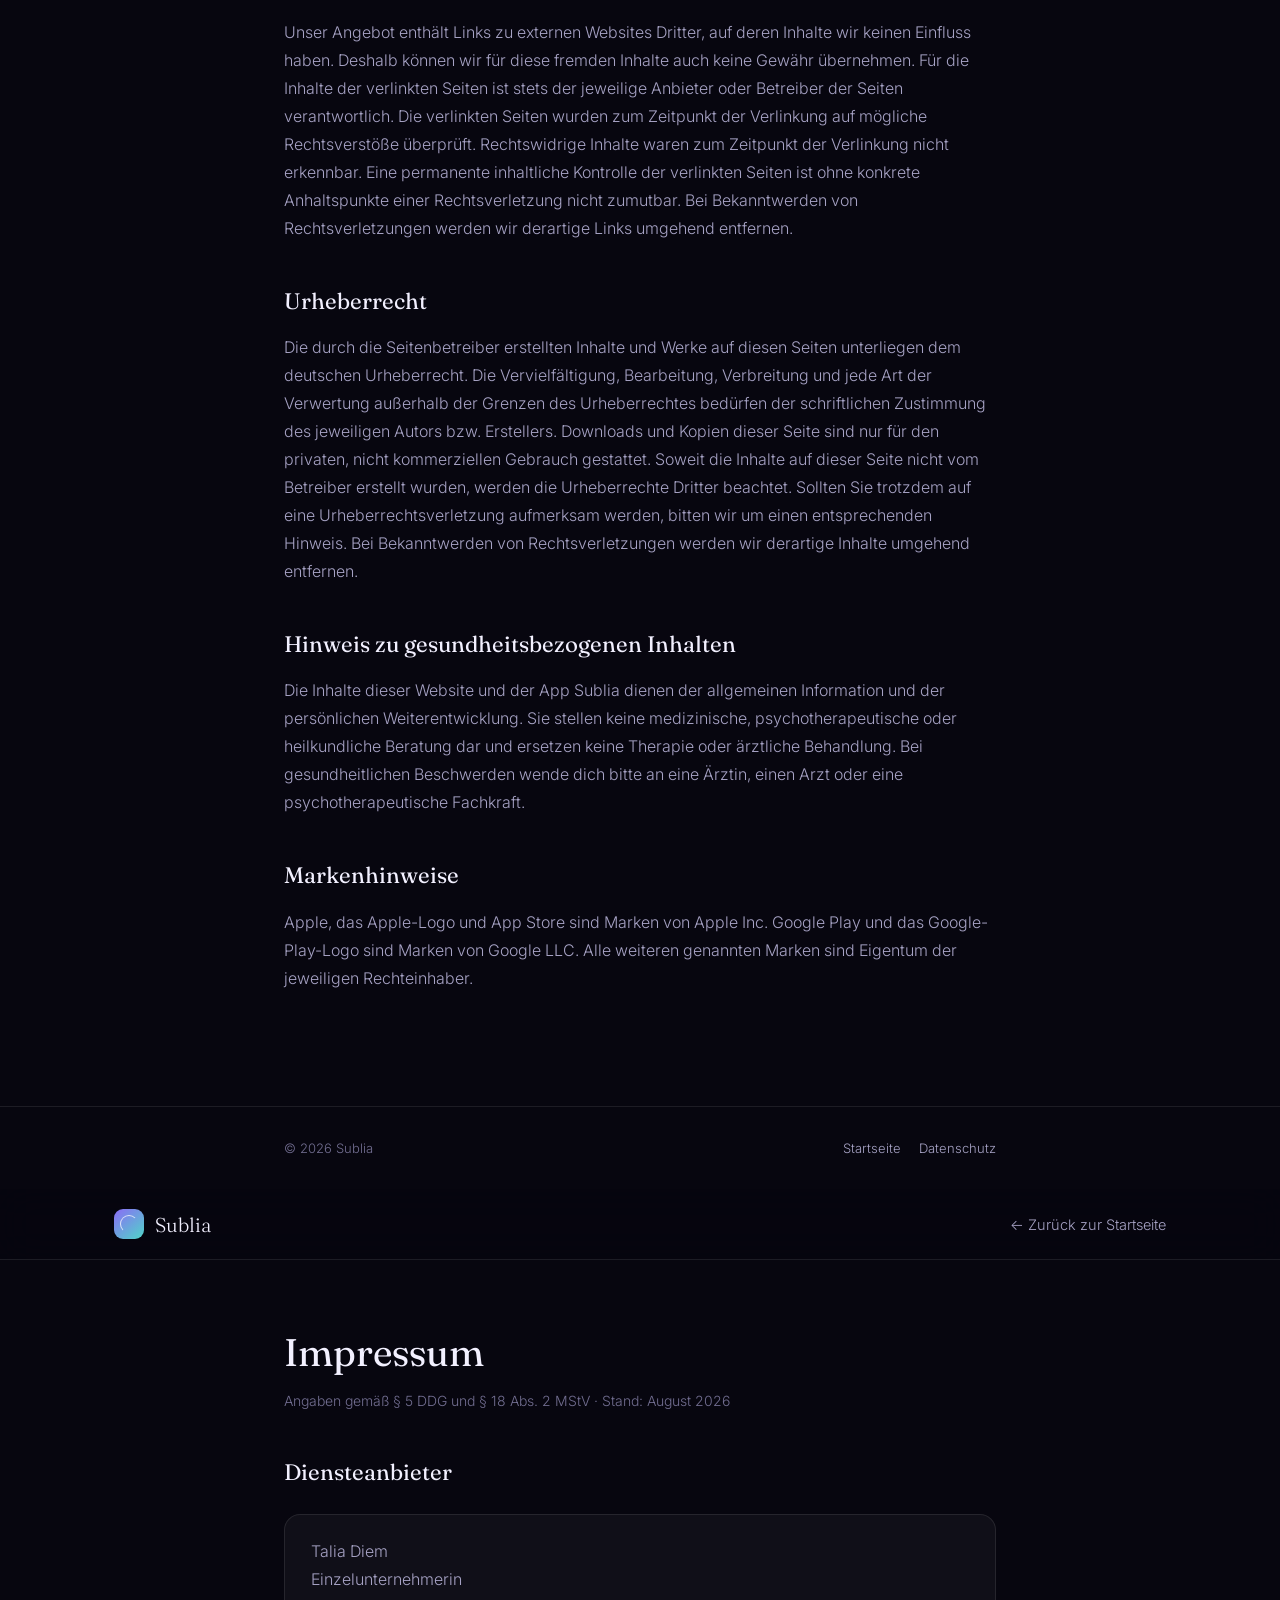
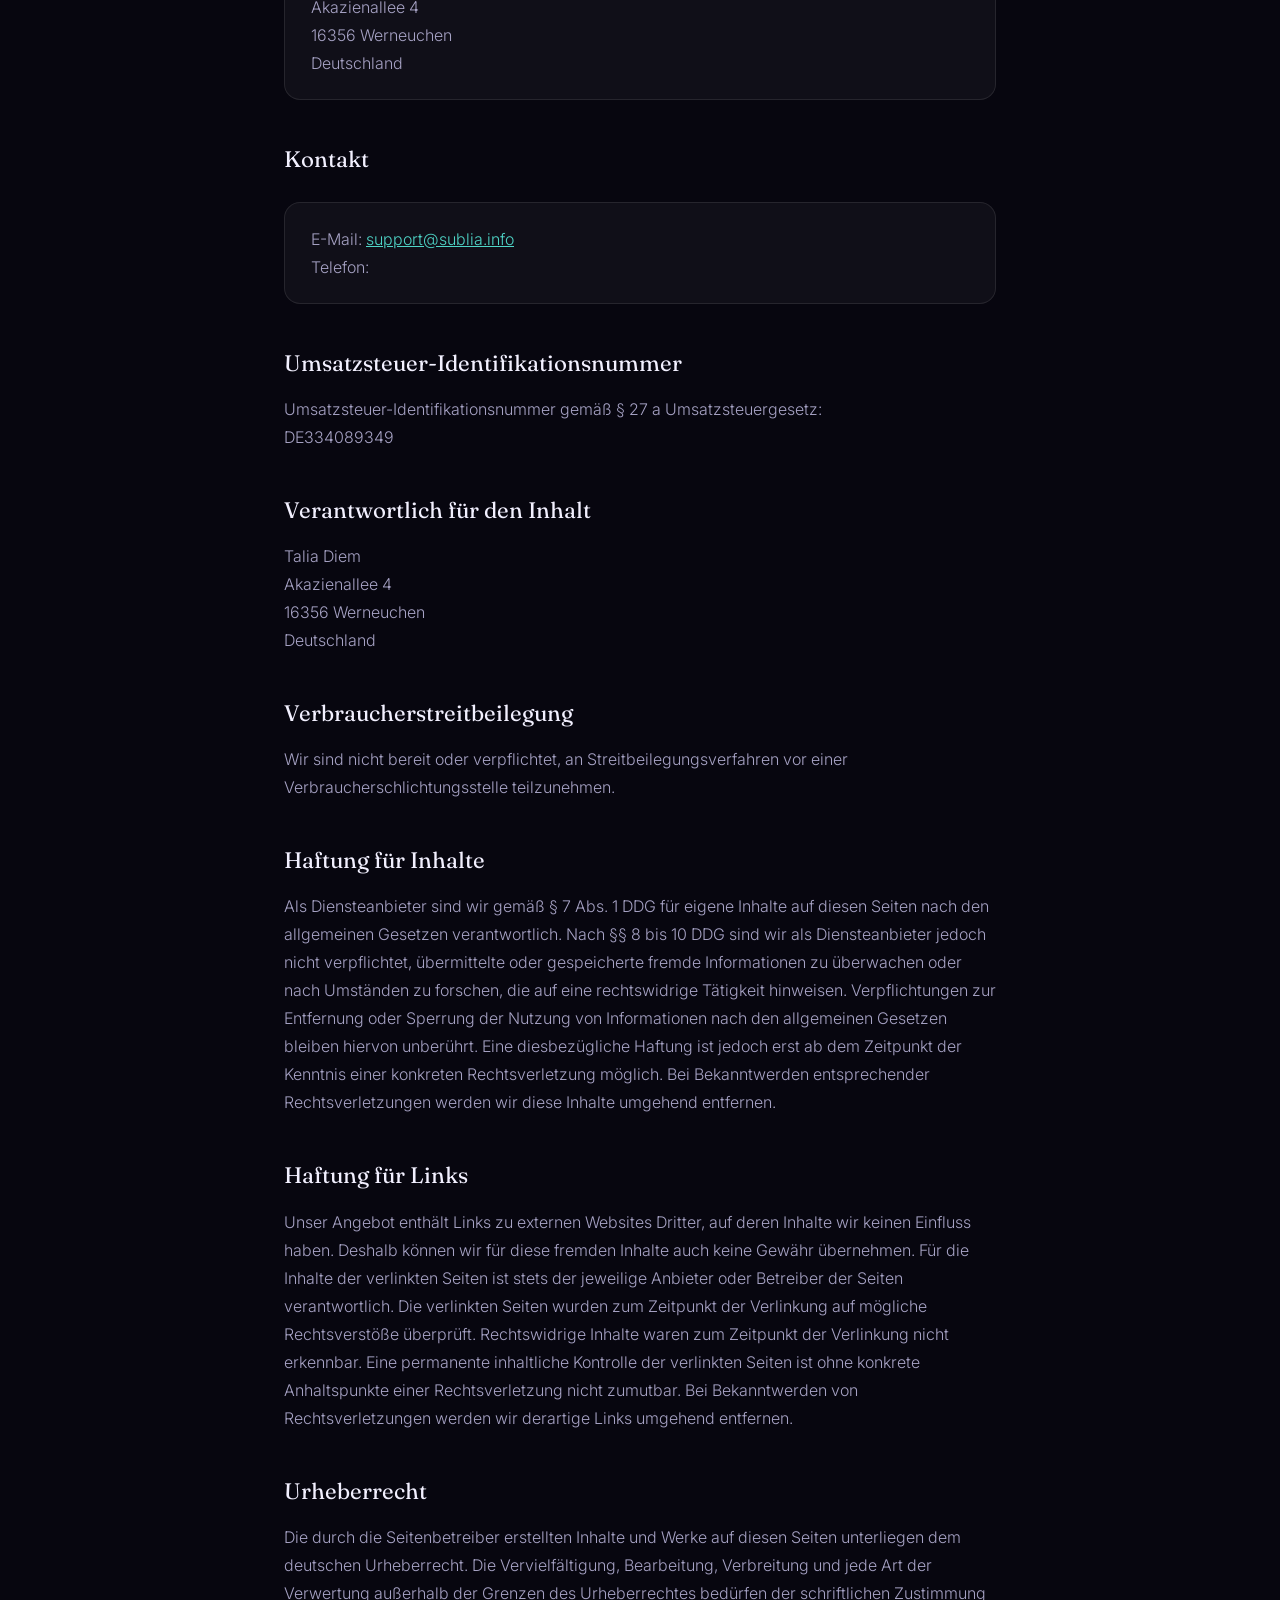
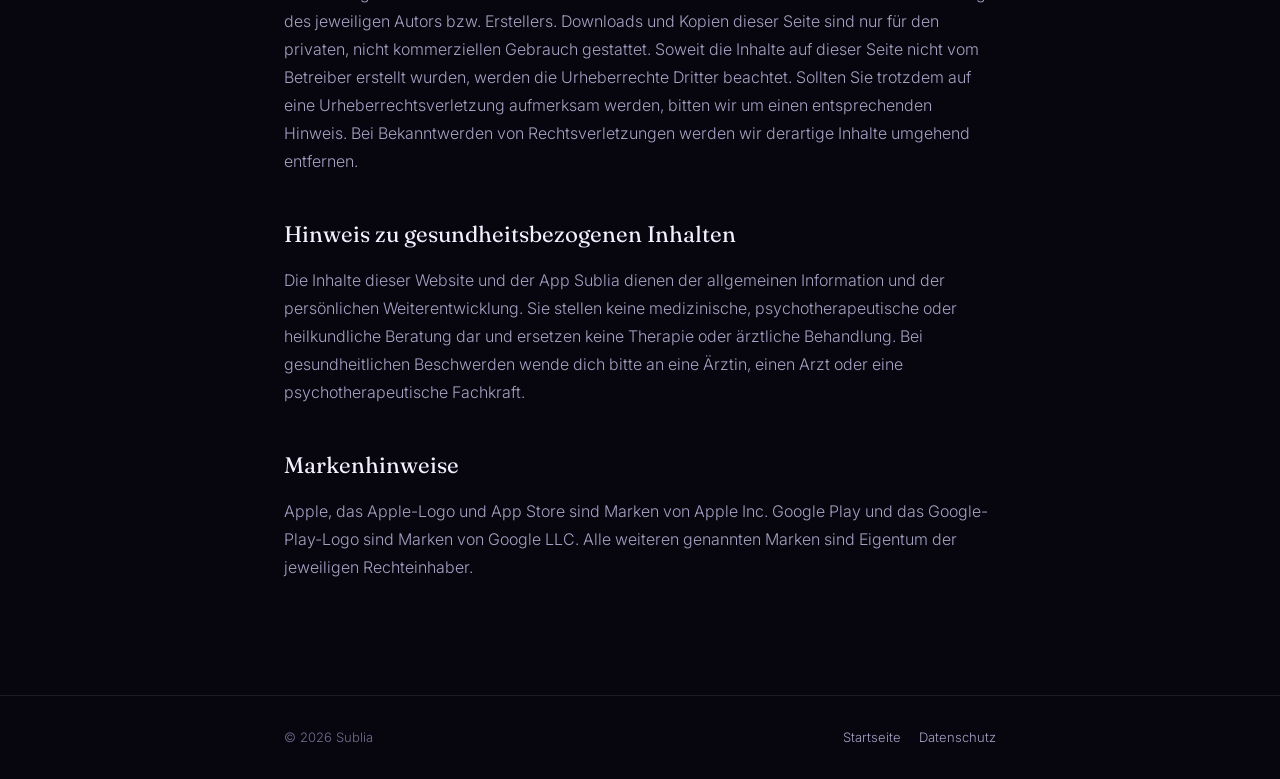
==== commit b4448a2b: "impressum.html" ====
--- a/impressum.html
+++ b/impressum.html
@@ -3,15 +3,12 @@
 <head>
 <meta charset="utf-8">
 <meta name="viewport" content="width=device-width, initial-scale=1">
-<title>Datenschutzerklärung – Sublia</title>
-<meta name="description" content="Datenschutzerklärung für die App Sublia und die Website sublia.info">
+<title>Impressum – Sublia</title>
+<meta name="description" content="Impressum und Anbieterkennzeichnung für Sublia">
 <link rel="preconnect" href="https://fonts.googleapis.com">
 <link rel="preconnect" href="https://fonts.gstatic.com" crossorigin>
 <link href="https://fonts.googleapis.com/css2?family=Inter:wght@300;400;500&family=Fraunces:opsz,wght@9..144,400&display=swap" rel="stylesheet">
 <link rel="stylesheet" href="legal.css">
-<style>
-  h2.part{margin-top:3.2rem;padding-top:1.4rem;border-top:1px solid rgba(128,128,128,.28);letter-spacing:.02em;opacity:.85;font-size:.95em;text-transform:uppercase}
-</style>
 </head>
 <body>
 <div class="aurora"><span class="a1"></span><span class="a2"></span></div>
@@ -24,156 +21,147 @@
 <main>
 <div class="wrap">
 
-  <h1>Datenschutzerklärung</h1>
-  <p class="updated">Stand: <span id="stand">August 2026</span></p>
+  <h1>Impressum</h1>
+  <p class="updated">Angaben gemäß § 5 DDG und § 18 Abs. 2 MStV · Stand: August 2026</p>
 
-  <p>Diese Datenschutzerklärung gilt für die App <strong>Sublia</strong> (Teil&nbsp;A) sowie für die Website <strong>sublia.info</strong> (Teil&nbsp;B). Teil&nbsp;C enthält die Rechte, die dir in beiden Fällen zustehen.</p>
-
-  <h2>1. Verantwortliche Stelle</h2>
-  <p>Verantwortlich für die Datenverarbeitung im Zusammenhang mit der App Sublia und dieser Website ist:</p>
+  <h2>Diensteanbieter</h2>
   <div class="box">
     <p>
       Talia Diem<br>
+      Einzelunternehmerin<br>
       Akazienallee 4<br>
       16356 Werneuchen<br>
-      Deutschland<br><br>
-      E-Mail: <a href="mailto:support@sublia.info">support@sublia.info</a>
+      Deutschland
     </p>
   </div>
 
-  <h2>2. Grundprinzip: lokale Speicherung</h2>
-  <p>Der Schutz deiner persönlichen Daten ist uns wichtig. Sublia ist so konzipiert, dass die innerhalb der App erstellten persönlichen Inhalte <strong>grundsätzlich lokal auf deinem Endgerät gespeichert werden</strong>.</p>
-  <p>Für die Nutzung von Sublia ist <strong>keine Registrierung und kein Benutzerkonto erforderlich</strong>. Eine Übertragung dieser persönlichen Inhalte an Server von Sublia findet derzeit nicht statt.</p>
-
-  <h2 class="part">Teil A – Die App Sublia</h2>
-
-  <h2>3. Nutzung der App</h2>
-  <p>Mit Sublia können Nutzerinnen und Nutzer persönliche Subliminals erstellen. Dabei können</p>
-  <ul>
-    <li>vorbereitete Affirmationen ausgewählt,</li>
-    <li>eigene Affirmationen erstellt,</li>
-    <li>Affirmationen mit der eigenen Stimme aufgenommen,</li>
-    <li>verschiedene Sounds und Klangwelten ausgewählt,</li>
-    <li>persönliche Subliminals zusammengestellt und</li>
-    <li>erstellte Subliminals abgespielt werden.</li>
-  </ul>
-  <p>Die dabei selbst erstellten Inhalte und Sprachaufnahmen werden <strong>lokal auf dem verwendeten Endgerät gespeichert</strong>.</p>
-
-  <h2>4. Mikrofon und Sprachaufnahmen</h2>
-  <p>Für die Funktion, eigene Affirmationen mit der eigenen Stimme aufzunehmen, benötigt Sublia Zugriff auf das Mikrofon des verwendeten Geräts. Der Zugriff erfolgt erst nach entsprechender Freigabe durch dich oder durch das Betriebssystem des Geräts.</p>
-  <p>Die mit Sublia erstellten Sprachaufnahmen werden <strong>lokal auf dem Endgerät gespeichert</strong>. Sie werden <strong>nicht an Sublia übertragen</strong> und nicht auf Servern von Sublia gespeichert. Sublia hat keinen Zugriff auf die lokal gespeicherten Sprachaufnahmen.</p>
-  <p>Die Mikrofonberechtigung kann jederzeit über die Einstellungen des jeweiligen Betriebssystems geändert oder entzogen werden. Ohne Mikrofonzugriff kann die Aufnahmefunktion nicht genutzt werden.</p>
-
-  <h2>5. Eigene Affirmationen und Subliminals</h2>
-  <p>Eigene Affirmationen, Sprachaufnahmen und die daraus erstellten persönlichen Subliminals werden lokal auf dem jeweiligen Endgerät gespeichert.</p>
-  <p>Diese Inhalte werden derzeit weder auf Server von Sublia noch an externe Cloud-Dienste übertragen. Sublia hat daher keinen Zugriff auf die persönlichen Sprachaufnahmen und lokal erstellten Inhalte der Nutzerinnen und Nutzer.</p>
-
-  <h2>6. Benutzerkonten</h2>
-  <p>Für die Nutzung von Sublia ist <strong>kein Benutzerkonto erforderlich</strong>. Es findet keine Registrierung innerhalb der App statt.</p>
-  <p>Im Rahmen der App-Nutzung werden daher von Sublia keine Namen, E-Mail-Adressen oder Passwörter zur Einrichtung eines Benutzerkontos erhoben.</p>
-
-  <h2>7. Analyse, Tracking und externe Dienste</h2>
-  <p>Sublia verwendet derzeit <strong>keine eigenen Analyse- oder Tracking-Dienste</strong>.</p>
-  <p>Nach aktuellem technischem Stand sind keine externen Analyse- oder Tracking-Dienste wie beispielsweise Firebase in Sublia integriert.</p>
-  <p>Persönliche Sprachaufnahmen, eigene Affirmationen und erstellte Subliminals werden nicht zu Analyse-, Tracking- oder Werbezwecken an Sublia oder entsprechende externe Dienste übertragen.</p>
-
-  <h2>8. Berechtigungen</h2>
-  <p>Für bestimmte Funktionen benötigt Sublia Zugriff auf Funktionen des verwendeten Endgeräts.</p>
-  <p><strong>Mikrofon</strong> – Der Mikrofonzugriff wird benötigt, wenn du eigene Affirmationen mit deiner Stimme aufnehmen möchtest.</p>
-  <p>Die Berechtigung wird über das jeweilige Betriebssystem verwaltet. Du kannst die Mikrofonberechtigung jederzeit in den Geräteeinstellungen ändern oder widerrufen.</p>
-
-  <h2>9. Käufe über Apple App Store und Google Play</h2>
-  <p>Sofern Sublia kostenpflichtig über den Apple App Store oder Google Play Store angeboten wird oder In-App-Käufe bzw. Abonnements angeboten werden, erfolgt die Zahlungsabwicklung über den jeweiligen Plattformanbieter.</p>
-  <p>Die für den Kauf erforderlichen Zahlungs- und Kontodaten werden grundsätzlich vom jeweiligen App-Store-Anbieter nach dessen eigenen Datenschutzbestimmungen verarbeitet. <strong>Sublia erhält keine vollständigen Kreditkarten- oder Bankdaten der Nutzerinnen und Nutzer.</strong></p>
-
-  <h2>10. Weitergabe von Daten</h2>
-  <p>Die innerhalb von Sublia erstellten persönlichen Sprachaufnahmen, Affirmationen und Subliminals werden lokal auf dem Endgerät gespeichert und von Sublia nicht an Dritte weitergegeben.</p>
-  <p>Ein Verkauf dieser personenbezogenen Daten durch Sublia findet nicht statt.</p>
-
-  <h2>11. Speicherung und Löschung</h2>
-  <p>Die innerhalb von Sublia erstellten Inhalte werden lokal auf dem jeweiligen Endgerät gespeichert.</p>
-  <p>Die Löschung dieser Inhalte erfolgt über die innerhalb der App verfügbaren Funktionen beziehungsweise über die entsprechenden Funktionen und Einstellungen des verwendeten Betriebssystems.</p>
-  <p>Da diese Inhalte nicht auf Servern von Sublia gespeichert werden, kann Sublia die lokal gespeicherten Inhalte weder einsehen noch zentral löschen.</p>
-
-  <h2>12. Datensicherheit</h2>
-  <p>Sublia ist so konzipiert, dass persönliche Inhalte wie eigene Affirmationen und Sprachaufnahmen lokal auf dem Endgerät verbleiben. Dadurch wird eine Übertragung dieser persönlichen Inhalte an Server von Sublia vermieden.</p>
-  <p>Für die Sicherheit des Endgeräts und der darauf lokal gespeicherten Daten gelten zusätzlich die Sicherheitsmechanismen des jeweiligen Betriebssystems.</p>
-
-  <h2>13. Kinder und Jugendliche</h2>
-  <p>Sublia ist nicht speziell als Angebot für Kinder konzipiert.</p>
-  <p>Die Altersfreigabe der App richtet sich nach den jeweiligen Vorgaben und Einstufungen des Apple App Store und Google Play Store.</p>
-
-  <h2 class="part">Teil B – Die Website sublia.info</h2>
-
-  <h2>14. Hosting und Server-Logfiles</h2>
-  <p>Diese Website wird über GitHub Pages gehostet. Anbieter ist die GitHub, Inc., 88 Colin P Kelly Jr Street, San Francisco, CA 94107, USA.</p>
-  <p>Beim Aufruf der Website werden durch den Hoster automatisch Informationen erfasst, die dein Browser übermittelt:</p>
-  <ul>
-    <li>IP-Adresse des anfragenden Endgeräts</li>
-    <li>Datum und Uhrzeit des Zugriffs</li>
-    <li>Name und URL der abgerufenen Datei</li>
-    <li>übertragene Datenmenge und Meldung über den Abrufstatus</li>
-    <li>Referrer-URL</li>
-    <li>Browsertyp, Browserversion und Betriebssystem</li>
-  </ul>
-  <p>Rechtsgrundlage ist Art.&nbsp;6 Abs.&nbsp;1 lit.&nbsp;f DSGVO. Unser berechtigtes Interesse liegt in der technisch fehlerfreien Bereitstellung und der Sicherheit dieser Website. Wir selbst haben keinen Zugriff auf diese Logfiles und werten sie nicht aus.</p>
-  <p>Da der Hoster seinen Sitz in den USA hat, erfolgt eine Übermittlung in ein Drittland. Die Übermittlung wird auf die Standardvertragsklauseln der EU-Kommission gemäß Art.&nbsp;46 Abs.&nbsp;2 lit.&nbsp;c DSGVO gestützt. Einzelheiten zur Datenverarbeitung durch GitHub findest du in der Datenschutzerklärung von GitHub unter <a href="https://docs.github.com/site-policy/privacy-policies/github-general-privacy-statement" rel="noopener">docs.github.com</a>.</p>
-
-  <h2>15. Cookies</h2>
-  <p>Diese Website setzt keine Cookies zu Analyse-, Marketing- oder Trackingzwecken ein. Es findet keine Reichweitenmessung und keine Profilbildung statt.</p>
-
-  <h2>16. Externe Schriftarten (Google Fonts)</h2>
-  <p>Diese Website bindet Schriftarten von Google Fonts ein. Anbieter ist die Google Ireland Limited, Gordon House, Barrow Street, Dublin 4, Irland. Beim Aufruf der Seite wird dabei deine IP-Adresse an Google übertragen.</p>
-  <p>Rechtsgrundlage ist Art.&nbsp;6 Abs.&nbsp;1 lit.&nbsp;f DSGVO. Unser berechtigtes Interesse liegt in einer einheitlichen und ansprechenden Darstellung dieser Website.</p>
-
-  <h2>17. Kontaktaufnahme per E-Mail</h2>
-  <p>Wenn du uns per E-Mail kontaktierst, werden die von dir übermittelten Daten (E-Mail-Adresse, Name, Inhalt der Nachricht) zur Bearbeitung deiner Anfrage gespeichert. Rechtsgrundlage ist Art.&nbsp;6 Abs.&nbsp;1 lit.&nbsp;b DSGVO bei vertragsbezogenen Anfragen, im Übrigen Art.&nbsp;6 Abs.&nbsp;1 lit.&nbsp;f DSGVO.</p>
-  <p>Die Daten werden gelöscht, sobald sie für die Zweckerreichung nicht mehr erforderlich sind und keine gesetzlichen Aufbewahrungsfristen entgegenstehen.</p>
-
-  <h2>18. Links zu den App-Stores</h2>
-  <p>Links auf dieser Website führen zum Apple App Store bzw. zu Google Play. Für die dortige Datenverarbeitung sind ausschließlich die Apple Inc. bzw. die Google LLC verantwortlich. Es gelten deren jeweilige Datenschutzbestimmungen.</p>
-
-  <h2>19. SSL-/TLS-Verschlüsselung</h2>
-  <p>Diese Website nutzt aus Sicherheitsgründen eine SSL-/TLS-Verschlüsselung. Eine verschlüsselte Verbindung erkennst du an „https://“ in der Adresszeile deines Browsers.</p>
-
-  <h2 class="part">Teil C – Deine Rechte</h2>
-
-  <h2>20. Rechte betroffener Personen</h2>
-  <p>Soweit personenbezogene Daten durch die Verantwortliche verarbeitet werden und die gesetzlichen Voraussetzungen vorliegen, hast du insbesondere das Recht auf:</p>
-  <ul>
-    <li><strong>Auskunft</strong> über die zu deiner Person gespeicherten Daten (Art.&nbsp;15 DSGVO)</li>
-    <li><strong>Berichtigung</strong> unrichtiger Daten (Art.&nbsp;16 DSGVO)</li>
-    <li><strong>Löschung</strong> (Art.&nbsp;17 DSGVO)</li>
-    <li><strong>Einschränkung der Verarbeitung</strong> (Art.&nbsp;18 DSGVO)</li>
-    <li><strong>Datenübertragbarkeit</strong> (Art.&nbsp;20 DSGVO)</li>
-    <li><strong>Widerspruch</strong> gegen Verarbeitungen auf Grundlage von Art.&nbsp;6 Abs.&nbsp;1 lit.&nbsp;f DSGVO (Art.&nbsp;21 DSGVO)</li>
-    <li><strong>Widerruf einer erteilten Einwilligung</strong> mit Wirkung für die Zukunft (Art.&nbsp;7 Abs.&nbsp;3 DSGVO)</li>
-  </ul>
-  <p>Datenschutzanfragen können formlos an folgende Adresse gerichtet werden: <a href="mailto:support@sublia.info">support@sublia.info</a></p>
-  <p>Da die innerhalb der App erstellten persönlichen Inhalte ausschließlich lokal auf dem Endgerät gespeichert werden, hat Sublia auf diese Daten keinen Zugriff. Auskunft, Berichtigung und Löschung dieser Inhalte erfolgen daher direkt über die App bzw. die Einstellungen deines Betriebssystems.</p>
-
-  <h2>21. Beschwerderecht bei der Aufsichtsbehörde</h2>
-  <p>Unbeschadet anderer Rechtsbehelfe steht dir ein Beschwerderecht bei einer Datenschutz-Aufsichtsbehörde zu, insbesondere in dem Mitgliedstaat deines Aufenthaltsorts, deines Arbeitsplatzes oder des Orts des mutmaßlichen Verstoßes (Art.&nbsp;77 DSGVO).</p>
+  <h2>Kontakt</h2>
   <div class="box">
     <p>
-      Die Landesbeauftragte für den Datenschutz und für das Recht auf Akteneinsicht Brandenburg<br>
-      Stahnsdorfer Damm 77<br>
-      14532 Kleinmachnow<br>
-      Telefon: 033203 356-0<br>
-      E-Mail: <a href="mailto:Poststelle@LDA.Brandenburg.de">Poststelle@LDA.Brandenburg.de</a>
+      E-Mail: <a href="mailto:support@sublia.info">support@sublia.info</a><br>
+      Telefon: <!-- TODO: Telefonnummer eintragen -->
     </p>
   </div>
 
-  <h2>22. Änderungen dieser Datenschutzerklärung</h2>
-  <p>Diese Datenschutzerklärung kann angepasst werden, wenn sich die Funktionen von Sublia, die technische Datenverarbeitung oder die gesetzlichen Anforderungen ändern.</p>
-  <p>Die jeweils aktuelle Fassung wird auf der Website von Sublia unter <strong>sublia.info</strong> bereitgestellt.</p>
+  <h2>Umsatzsteuer-Identifikationsnummer</h2>
+  <p>Umsatzsteuer-Identifikationsnummer gemäß § 27&nbsp;a Umsatzsteuergesetz:<br>DE334089349</p>
+
+  <h2>Verantwortlich für den Inhalt</h2>
+  <p>
+    Talia Diem<br>
+    Akazienallee 4<br>
+    16356 Werneuchen<br>
+    Deutschland
+  </p>
+
+  <h2>Verbraucherstreitbeilegung</h2>
+  <p>Wir sind nicht bereit oder verpflichtet, an Streitbeilegungsverfahren vor einer Verbraucherschlichtungsstelle teilzunehmen.</p>
+
+  <h2>Haftung für Inhalte</h2>
+  <p>Als Diensteanbieter sind wir gemäß § 7 Abs.&nbsp;1 DDG für eigene Inhalte auf diesen Seiten nach den allgemeinen Gesetzen verantwortlich. Nach §§ 8 bis 10 DDG sind wir als Diensteanbieter jedoch nicht verpflichtet, übermittelte oder gespeicherte fremde Informationen zu überwachen oder nach Umständen zu forschen, die auf eine rechtswidrige Tätigkeit hinweisen. Verpflichtungen zur Entfernung oder Sperrung der Nutzung von Informationen nach den allgemeinen Gesetzen bleiben hiervon unberührt. Eine diesbezügliche Haftung ist jedoch erst ab dem Zeitpunkt der Kenntnis einer konkreten Rechtsverletzung möglich. Bei Bekanntwerden entsprechender Rechtsverletzungen werden wir diese Inhalte umgehend entfernen.</p>
+
+  <h2>Haftung für Links</h2>
+  <p>Unser Angebot enthält Links zu externen Websites Dritter, auf deren Inhalte wir keinen Einfluss haben. Deshalb können wir für diese fremden Inhalte auch keine Gewähr übernehmen. Für die Inhalte der verlinkten Seiten ist stets der jeweilige Anbieter oder Betreiber der Seiten verantwortlich. Die verlinkten Seiten wurden zum Zeitpunkt der Verlinkung auf mögliche Rechtsverstöße überprüft. Rechtswidrige Inhalte waren zum Zeitpunkt der Verlinkung nicht erkennbar. Eine permanente inhaltliche Kontrolle der verlinkten Seiten ist ohne konkrete Anhaltspunkte einer Rechtsverletzung nicht zumutbar. Bei Bekanntwerden von Rechtsverletzungen werden wir derartige Links umgehend entfernen.</p>
+
+  <h2>Urheberrecht</h2>
+  <p>Die durch die Seitenbetreiber erstellten Inhalte und Werke auf diesen Seiten unterliegen dem deutschen Urheberrecht. Die Vervielfältigung, Bearbeitung, Verbreitung und jede Art der Verwertung außerhalb der Grenzen des Urheberrechtes bedürfen der schriftlichen Zustimmung des jeweiligen Autors bzw. Erstellers. Downloads und Kopien dieser Seite sind nur für den privaten, nicht kommerziellen Gebrauch gestattet. Soweit die Inhalte auf dieser Seite nicht vom Betreiber erstellt wurden, werden die Urheberrechte Dritter beachtet. Sollten Sie trotzdem auf eine Urheberrechtsverletzung aufmerksam werden, bitten wir um einen entsprechenden Hinweis. Bei Bekanntwerden von Rechtsverletzungen werden wir derartige Inhalte umgehend entfernen.</p>
+
+  <h2>Hinweis zu gesundheitsbezogenen Inhalten</h2>
+  <p>Die Inhalte dieser Website und der App Sublia dienen der allgemeinen Information und der persönlichen Weiterentwicklung. Sie stellen keine medizinische, psychotherapeutische oder heilkundliche Beratung dar und ersetzen keine Therapie oder ärztliche Behandlung. Bei gesundheitlichen Beschwerden wende dich bitte an eine Ärztin, einen Arzt oder eine psychotherapeutische Fachkraft.</p>
+
+  <h2>Markenhinweise</h2>
+  <p>Apple, das Apple-Logo und App Store sind Marken von Apple Inc. Google Play und das Google-Play-Logo sind Marken von Google LLC. Alle weiteren genannten Marken sind Eigentum der jeweiligen Rechteinhaber.</p>
 
 </div>
 </main>
 <footer>
   <div class="wrap">
     <span>© <span id="yr">2026</span> Sublia</span>
-    <span><a href="index.html">Startseite</a><a href="impressum.html">Impressum</a></span>
+    <span><a href="index.html">Startseite</a><a href="datenschutz.html">Datenschutz</a></span>
+  </div>
+</footer>
+<script>document.getElementById('yr').textContent=new Date().getFullYear()</script>
+</body>
+</html><!DOCTYPE html>
+<html lang="de">
+<head>
+<meta charset="utf-8">
+<meta name="viewport" content="width=device-width, initial-scale=1">
+<title>Impressum – Sublia</title>
+<meta name="description" content="Impressum und Anbieterkennzeichnung für Sublia">
+<link rel="preconnect" href="https://fonts.googleapis.com">
+<link rel="preconnect" href="https://fonts.gstatic.com" crossorigin>
+<link href="https://fonts.googleapis.com/css2?family=Inter:wght@300;400;500&family=Fraunces:opsz,wght@9..144,400&display=swap" rel="stylesheet">
+<link rel="stylesheet" href="legal.css">
+</head>
+<body>
+<div class="aurora"><span class="a1"></span><span class="a2"></span></div>
+<header>
+  <div class="nav">
+    <a class="logo" href="index.html"><span class="mark"></span>Sublia</a>
+    <a class="back" href="index.html">← Zurück zur Startseite</a>
+  </div>
+</header>
+<main>
+<div class="wrap">
+
+  <h1>Impressum</h1>
+  <p class="updated">Angaben gemäß § 5 DDG und § 18 Abs. 2 MStV · Stand: August 2026</p>
+
+  <h2>Diensteanbieter</h2>
+  <div class="box">
+    <p>
+      Talia Diem<br>
+      Einzelunternehmerin<br>
+      Akazienallee 4<br>
+      16356 Werneuchen<br>
+      Deutschland
+    </p>
+  </div>
+
+  <h2>Kontakt</h2>
+  <div class="box">
+    <p>
+      E-Mail: <a href="mailto:support@sublia.info">support@sublia.info</a><br>
+      Telefon: <!-- TODO: Telefonnummer eintragen -->
+    </p>
+  </div>
+
+  <h2>Umsatzsteuer-Identifikationsnummer</h2>
+  <p>Umsatzsteuer-Identifikationsnummer gemäß § 27&nbsp;a Umsatzsteuergesetz:<br>DE334089349</p>
+
+  <h2>Verantwortlich für den Inhalt</h2>
+  <p>
+    Talia Diem<br>
+    Akazienallee 4<br>
+    16356 Werneuchen<br>
+    Deutschland
+  </p>
+
+  <h2>Verbraucherstreitbeilegung</h2>
+  <p>Wir sind nicht bereit oder verpflichtet, an Streitbeilegungsverfahren vor einer Verbraucherschlichtungsstelle teilzunehmen.</p>
+
+  <h2>Haftung für Inhalte</h2>
+  <p>Als Diensteanbieter sind wir gemäß § 7 Abs.&nbsp;1 DDG für eigene Inhalte auf diesen Seiten nach den allgemeinen Gesetzen verantwortlich. Nach §§ 8 bis 10 DDG sind wir als Diensteanbieter jedoch nicht verpflichtet, übermittelte oder gespeicherte fremde Informationen zu überwachen oder nach Umständen zu forschen, die auf eine rechtswidrige Tätigkeit hinweisen. Verpflichtungen zur Entfernung oder Sperrung der Nutzung von Informationen nach den allgemeinen Gesetzen bleiben hiervon unberührt. Eine diesbezügliche Haftung ist jedoch erst ab dem Zeitpunkt der Kenntnis einer konkreten Rechtsverletzung möglich. Bei Bekanntwerden entsprechender Rechtsverletzungen werden wir diese Inhalte umgehend entfernen.</p>
+
+  <h2>Haftung für Links</h2>
+  <p>Unser Angebot enthält Links zu externen Websites Dritter, auf deren Inhalte wir keinen Einfluss haben. Deshalb können wir für diese fremden Inhalte auch keine Gewähr übernehmen. Für die Inhalte der verlinkten Seiten ist stets der jeweilige Anbieter oder Betreiber der Seiten verantwortlich. Die verlinkten Seiten wurden zum Zeitpunkt der Verlinkung auf mögliche Rechtsverstöße überprüft. Rechtswidrige Inhalte waren zum Zeitpunkt der Verlinkung nicht erkennbar. Eine permanente inhaltliche Kontrolle der verlinkten Seiten ist ohne konkrete Anhaltspunkte einer Rechtsverletzung nicht zumutbar. Bei Bekanntwerden von Rechtsverletzungen werden wir derartige Links umgehend entfernen.</p>
+
+  <h2>Urheberrecht</h2>
+  <p>Die durch die Seitenbetreiber erstellten Inhalte und Werke auf diesen Seiten unterliegen dem deutschen Urheberrecht. Die Vervielfältigung, Bearbeitung, Verbreitung und jede Art der Verwertung außerhalb der Grenzen des Urheberrechtes bedürfen der schriftlichen Zustimmung des jeweiligen Autors bzw. Erstellers. Downloads und Kopien dieser Seite sind nur für den privaten, nicht kommerziellen Gebrauch gestattet. Soweit die Inhalte auf dieser Seite nicht vom Betreiber erstellt wurden, werden die Urheberrechte Dritter beachtet. Sollten Sie trotzdem auf eine Urheberrechtsverletzung aufmerksam werden, bitten wir um einen entsprechenden Hinweis. Bei Bekanntwerden von Rechtsverletzungen werden wir derartige Inhalte umgehend entfernen.</p>
+
+  <h2>Hinweis zu gesundheitsbezogenen Inhalten</h2>
+  <p>Die Inhalte dieser Website und der App Sublia dienen der allgemeinen Information und der persönlichen Weiterentwicklung. Sie stellen keine medizinische, psychotherapeutische oder heilkundliche Beratung dar und ersetzen keine Therapie oder ärztliche Behandlung. Bei gesundheitlichen Beschwerden wende dich bitte an eine Ärztin, einen Arzt oder eine psychotherapeutische Fachkraft.</p>
+
+  <h2>Markenhinweise</h2>
+  <p>Apple, das Apple-Logo und App Store sind Marken von Apple Inc. Google Play und das Google-Play-Logo sind Marken von Google LLC. Alle weiteren genannten Marken sind Eigentum der jeweiligen Rechteinhaber.</p>
+
+</div>
+</main>
+<footer>
+  <div class="wrap">
+    <span>© <span id="yr">2026</span> Sublia</span>
+    <span><a href="index.html">Startseite</a><a href="datenschutz.html">Datenschutz</a></span>
   </div>
 </footer>
 <script>document.getElementById('yr').textContent=new Date().getFullYear()</script>
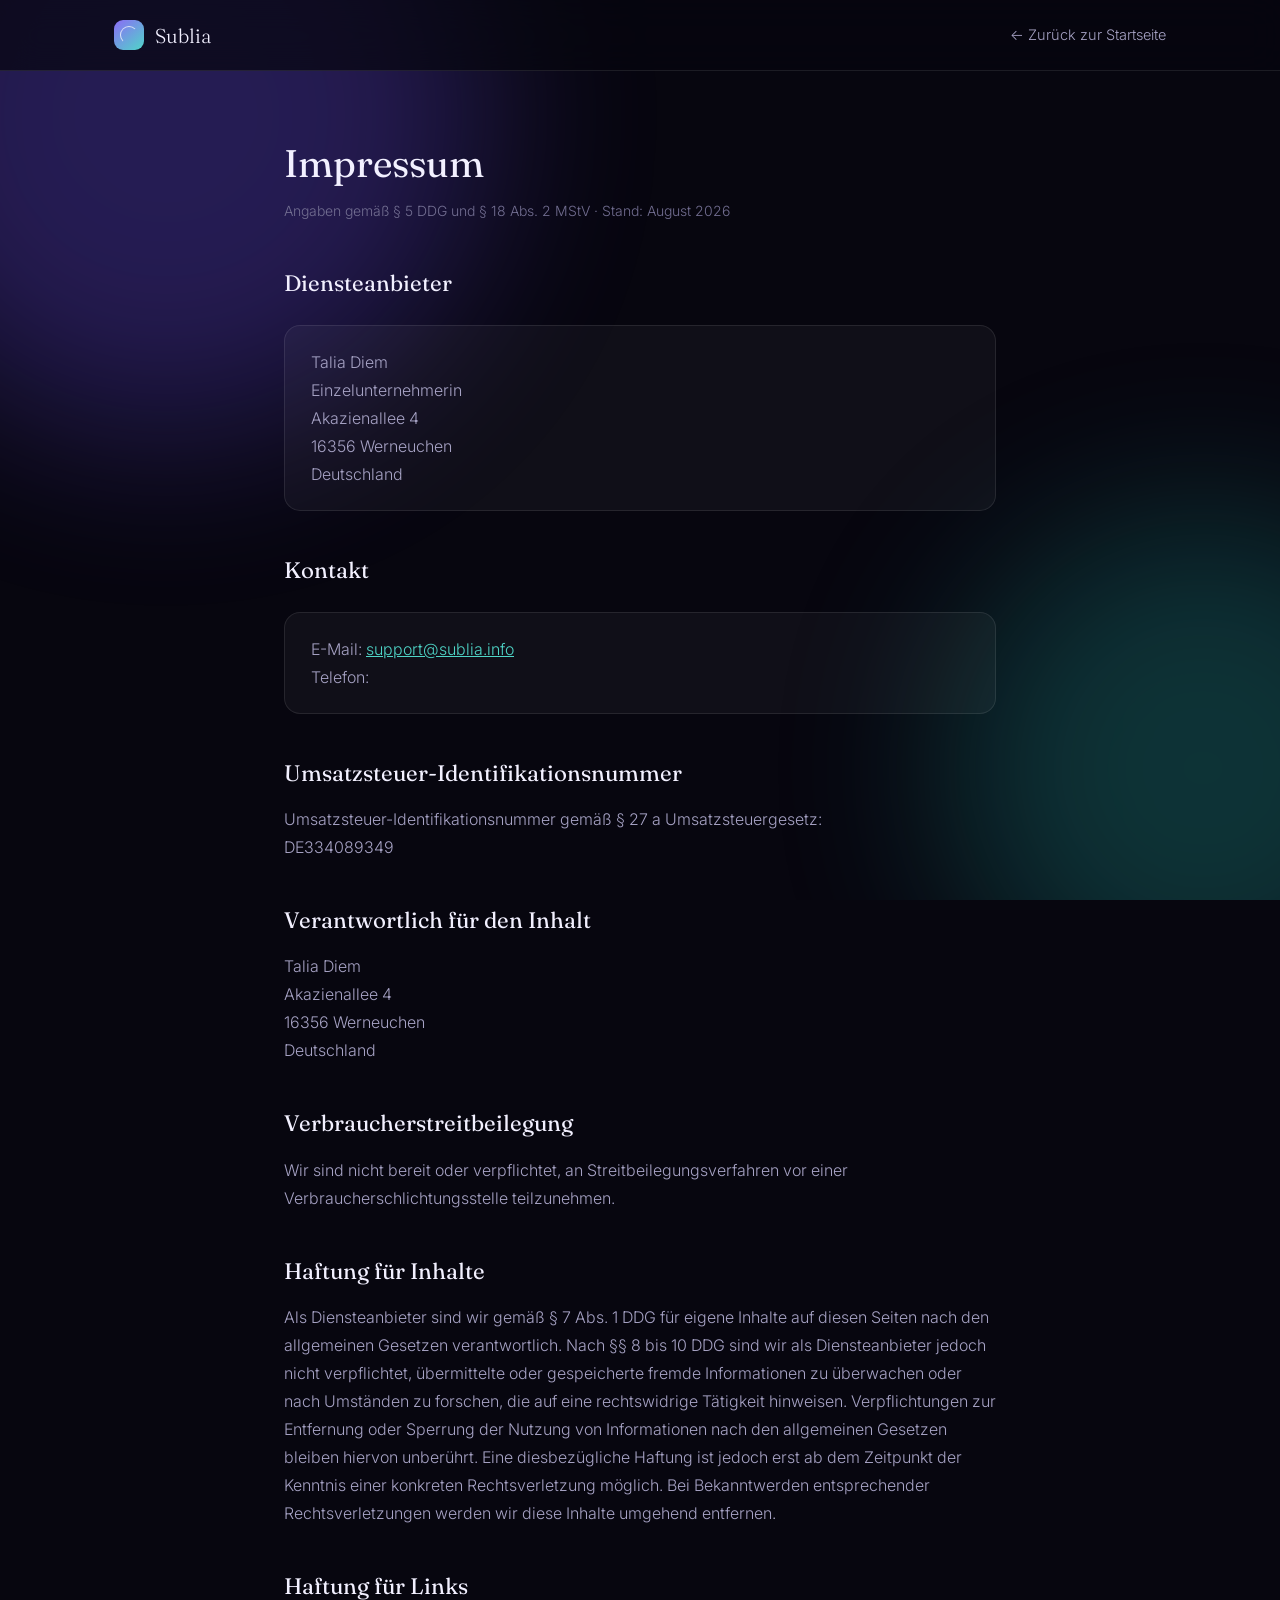
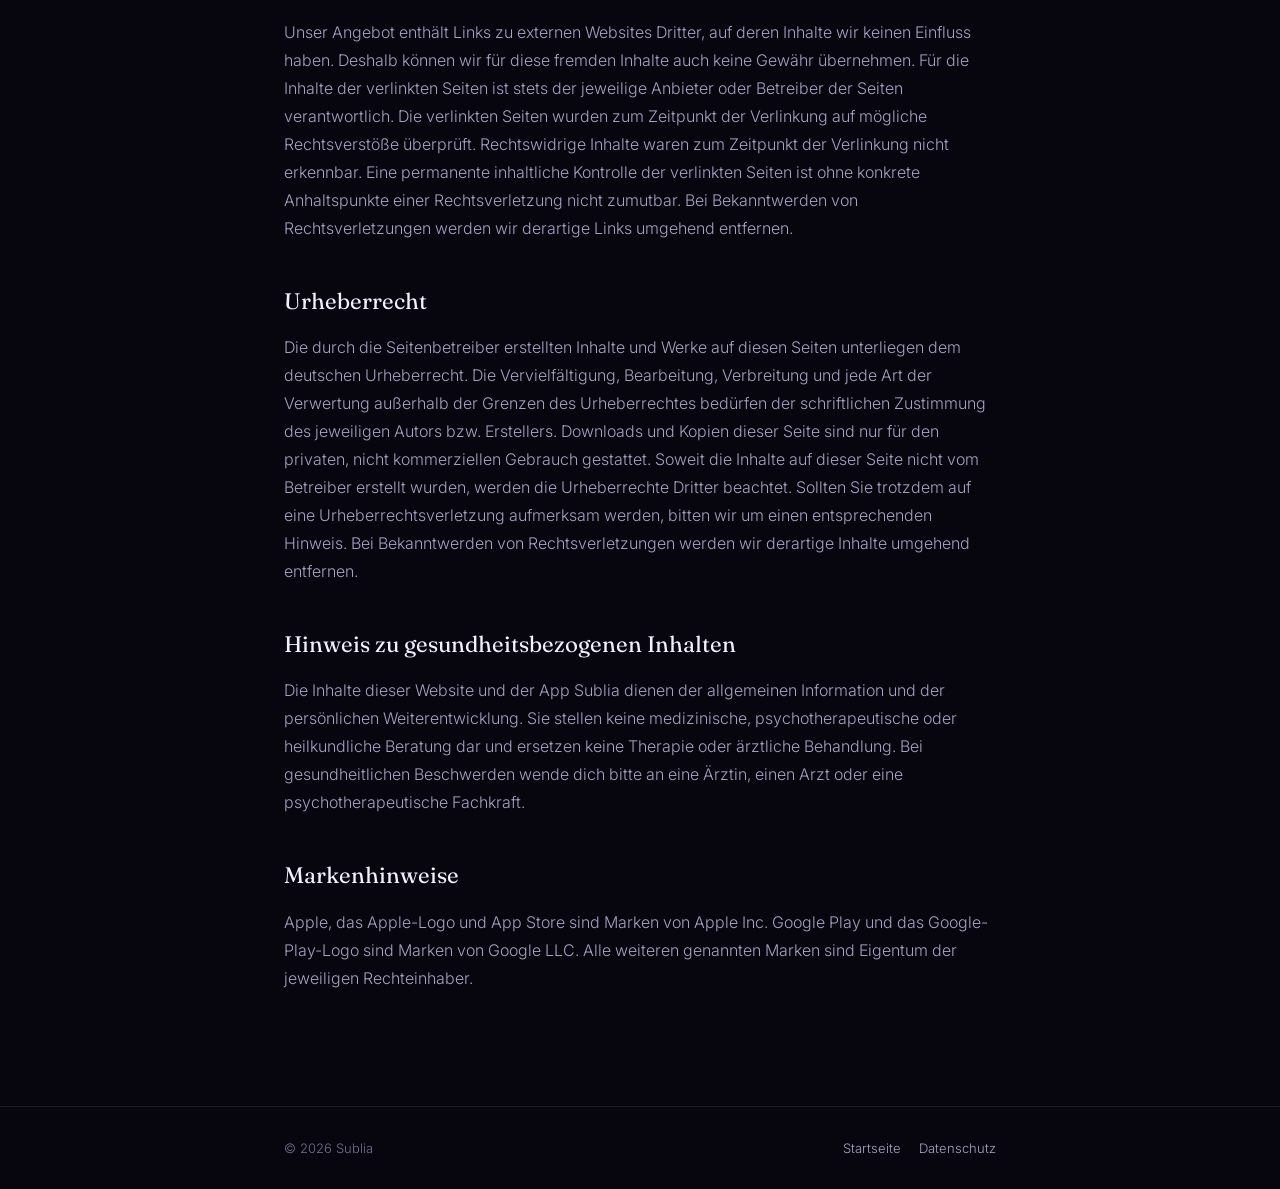
==== commit 57412e73: "impressum.html" ====
--- a/impressum.html
+++ b/impressum.html
@@ -82,88 +82,4 @@
 </footer>
 <script>document.getElementById('yr').textContent=new Date().getFullYear()</script>
 </body>
-</html><!DOCTYPE html>
-<html lang="de">
-<head>
-<meta charset="utf-8">
-<meta name="viewport" content="width=device-width, initial-scale=1">
-<title>Impressum – Sublia</title>
-<meta name="description" content="Impressum und Anbieterkennzeichnung für Sublia">
-<link rel="preconnect" href="https://fonts.googleapis.com">
-<link rel="preconnect" href="https://fonts.gstatic.com" crossorigin>
-<link href="https://fonts.googleapis.com/css2?family=Inter:wght@300;400;500&family=Fraunces:opsz,wght@9..144,400&display=swap" rel="stylesheet">
-<link rel="stylesheet" href="legal.css">
-</head>
-<body>
-<div class="aurora"><span class="a1"></span><span class="a2"></span></div>
-<header>
-  <div class="nav">
-    <a class="logo" href="index.html"><span class="mark"></span>Sublia</a>
-    <a class="back" href="index.html">← Zurück zur Startseite</a>
-  </div>
-</header>
-<main>
-<div class="wrap">
-
-  <h1>Impressum</h1>
-  <p class="updated">Angaben gemäß § 5 DDG und § 18 Abs. 2 MStV · Stand: August 2026</p>
-
-  <h2>Diensteanbieter</h2>
-  <div class="box">
-    <p>
-      Talia Diem<br>
-      Einzelunternehmerin<br>
-      Akazienallee 4<br>
-      16356 Werneuchen<br>
-      Deutschland
-    </p>
-  </div>
-
-  <h2>Kontakt</h2>
-  <div class="box">
-    <p>
-      E-Mail: <a href="mailto:support@sublia.info">support@sublia.info</a><br>
-      Telefon: <!-- TODO: Telefonnummer eintragen -->
-    </p>
-  </div>
-
-  <h2>Umsatzsteuer-Identifikationsnummer</h2>
-  <p>Umsatzsteuer-Identifikationsnummer gemäß § 27&nbsp;a Umsatzsteuergesetz:<br>DE334089349</p>
-
-  <h2>Verantwortlich für den Inhalt</h2>
-  <p>
-    Talia Diem<br>
-    Akazienallee 4<br>
-    16356 Werneuchen<br>
-    Deutschland
-  </p>
-
-  <h2>Verbraucherstreitbeilegung</h2>
-  <p>Wir sind nicht bereit oder verpflichtet, an Streitbeilegungsverfahren vor einer Verbraucherschlichtungsstelle teilzunehmen.</p>
-
-  <h2>Haftung für Inhalte</h2>
-  <p>Als Diensteanbieter sind wir gemäß § 7 Abs.&nbsp;1 DDG für eigene Inhalte auf diesen Seiten nach den allgemeinen Gesetzen verantwortlich. Nach §§ 8 bis 10 DDG sind wir als Diensteanbieter jedoch nicht verpflichtet, übermittelte oder gespeicherte fremde Informationen zu überwachen oder nach Umständen zu forschen, die auf eine rechtswidrige Tätigkeit hinweisen. Verpflichtungen zur Entfernung oder Sperrung der Nutzung von Informationen nach den allgemeinen Gesetzen bleiben hiervon unberührt. Eine diesbezügliche Haftung ist jedoch erst ab dem Zeitpunkt der Kenntnis einer konkreten Rechtsverletzung möglich. Bei Bekanntwerden entsprechender Rechtsverletzungen werden wir diese Inhalte umgehend entfernen.</p>
-
-  <h2>Haftung für Links</h2>
-  <p>Unser Angebot enthält Links zu externen Websites Dritter, auf deren Inhalte wir keinen Einfluss haben. Deshalb können wir für diese fremden Inhalte auch keine Gewähr übernehmen. Für die Inhalte der verlinkten Seiten ist stets der jeweilige Anbieter oder Betreiber der Seiten verantwortlich. Die verlinkten Seiten wurden zum Zeitpunkt der Verlinkung auf mögliche Rechtsverstöße überprüft. Rechtswidrige Inhalte waren zum Zeitpunkt der Verlinkung nicht erkennbar. Eine permanente inhaltliche Kontrolle der verlinkten Seiten ist ohne konkrete Anhaltspunkte einer Rechtsverletzung nicht zumutbar. Bei Bekanntwerden von Rechtsverletzungen werden wir derartige Links umgehend entfernen.</p>
-
-  <h2>Urheberrecht</h2>
-  <p>Die durch die Seitenbetreiber erstellten Inhalte und Werke auf diesen Seiten unterliegen dem deutschen Urheberrecht. Die Vervielfältigung, Bearbeitung, Verbreitung und jede Art der Verwertung außerhalb der Grenzen des Urheberrechtes bedürfen der schriftlichen Zustimmung des jeweiligen Autors bzw. Erstellers. Downloads und Kopien dieser Seite sind nur für den privaten, nicht kommerziellen Gebrauch gestattet. Soweit die Inhalte auf dieser Seite nicht vom Betreiber erstellt wurden, werden die Urheberrechte Dritter beachtet. Sollten Sie trotzdem auf eine Urheberrechtsverletzung aufmerksam werden, bitten wir um einen entsprechenden Hinweis. Bei Bekanntwerden von Rechtsverletzungen werden wir derartige Inhalte umgehend entfernen.</p>
-
-  <h2>Hinweis zu gesundheitsbezogenen Inhalten</h2>
-  <p>Die Inhalte dieser Website und der App Sublia dienen der allgemeinen Information und der persönlichen Weiterentwicklung. Sie stellen keine medizinische, psychotherapeutische oder heilkundliche Beratung dar und ersetzen keine Therapie oder ärztliche Behandlung. Bei gesundheitlichen Beschwerden wende dich bitte an eine Ärztin, einen Arzt oder eine psychotherapeutische Fachkraft.</p>
-
-  <h2>Markenhinweise</h2>
-  <p>Apple, das Apple-Logo und App Store sind Marken von Apple Inc. Google Play und das Google-Play-Logo sind Marken von Google LLC. Alle weiteren genannten Marken sind Eigentum der jeweiligen Rechteinhaber.</p>
-
-</div>
-</main>
-<footer>
-  <div class="wrap">
-    <span>© <span id="yr">2026</span> Sublia</span>
-    <span><a href="index.html">Startseite</a><a href="datenschutz.html">Datenschutz</a></span>
-  </div>
-</footer>
-<script>document.getElementById('yr').textContent=new Date().getFullYear()</script>
-</body>
 </html>
